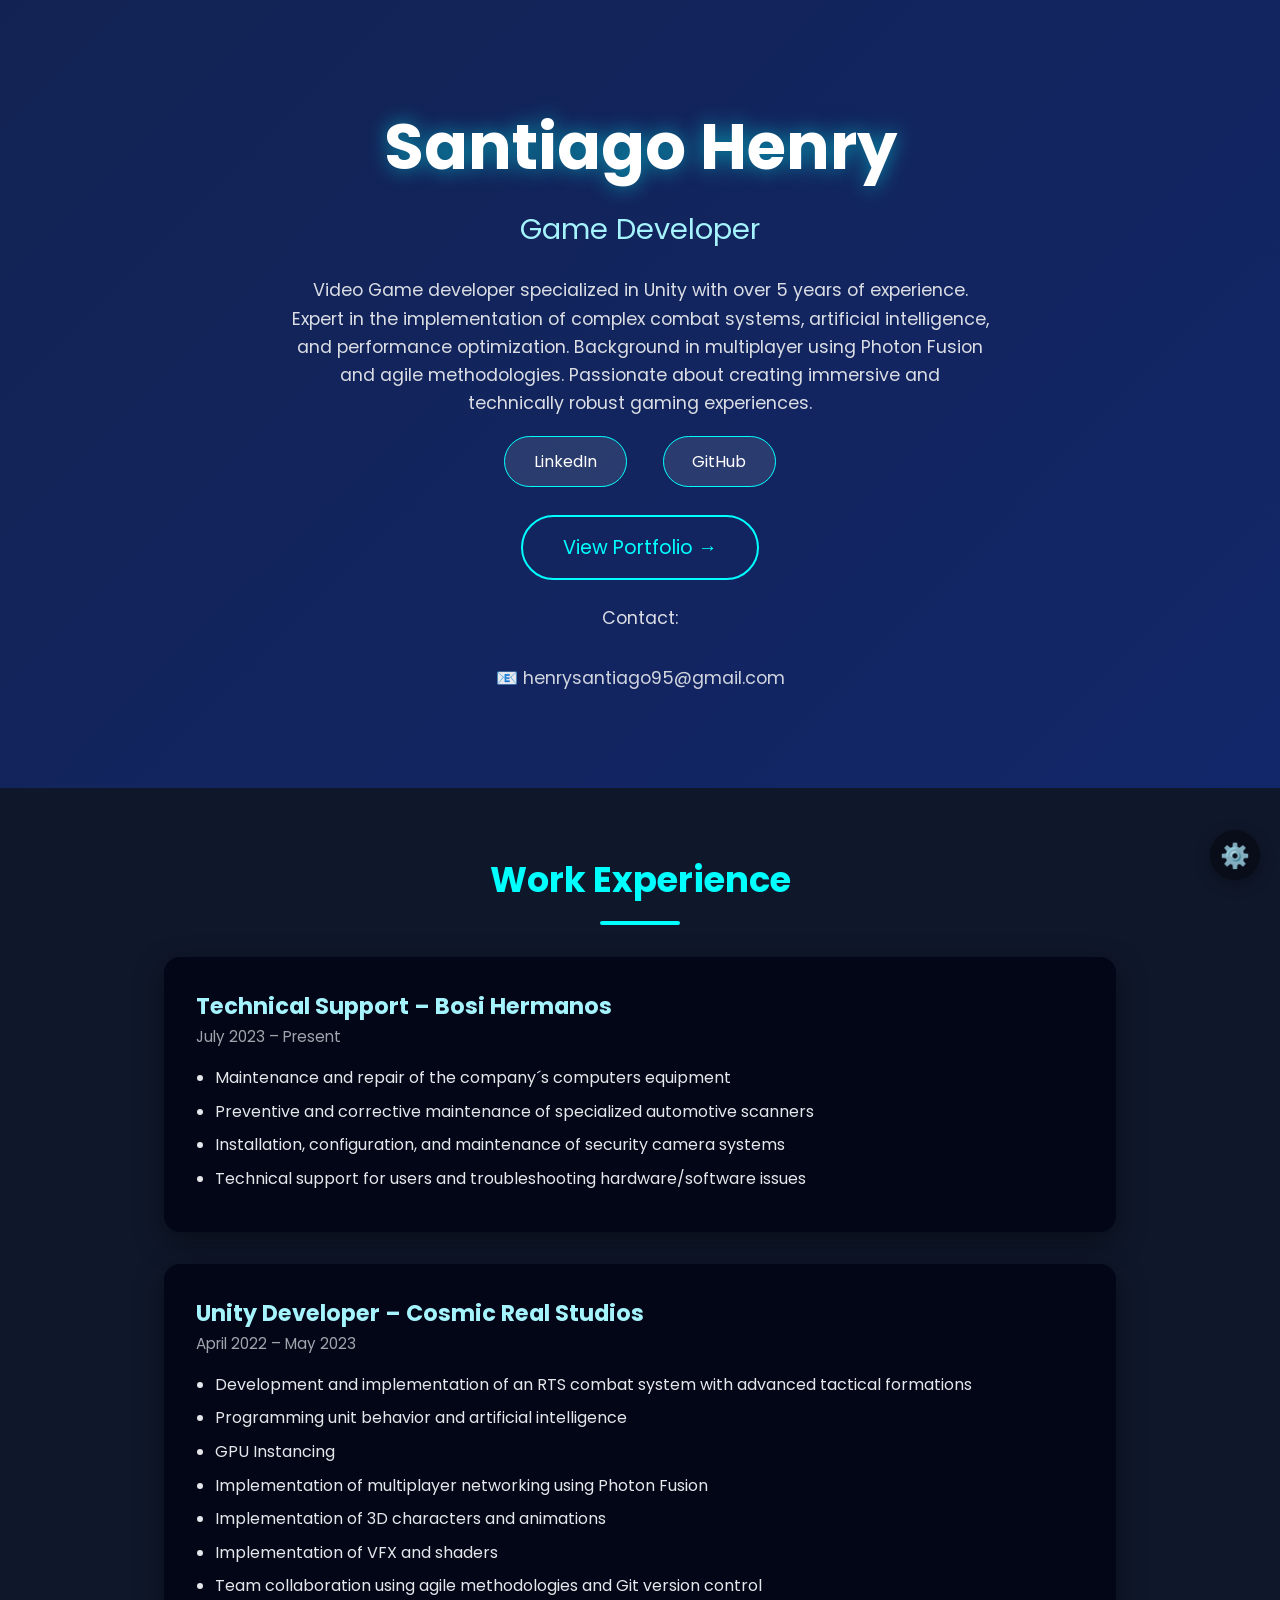
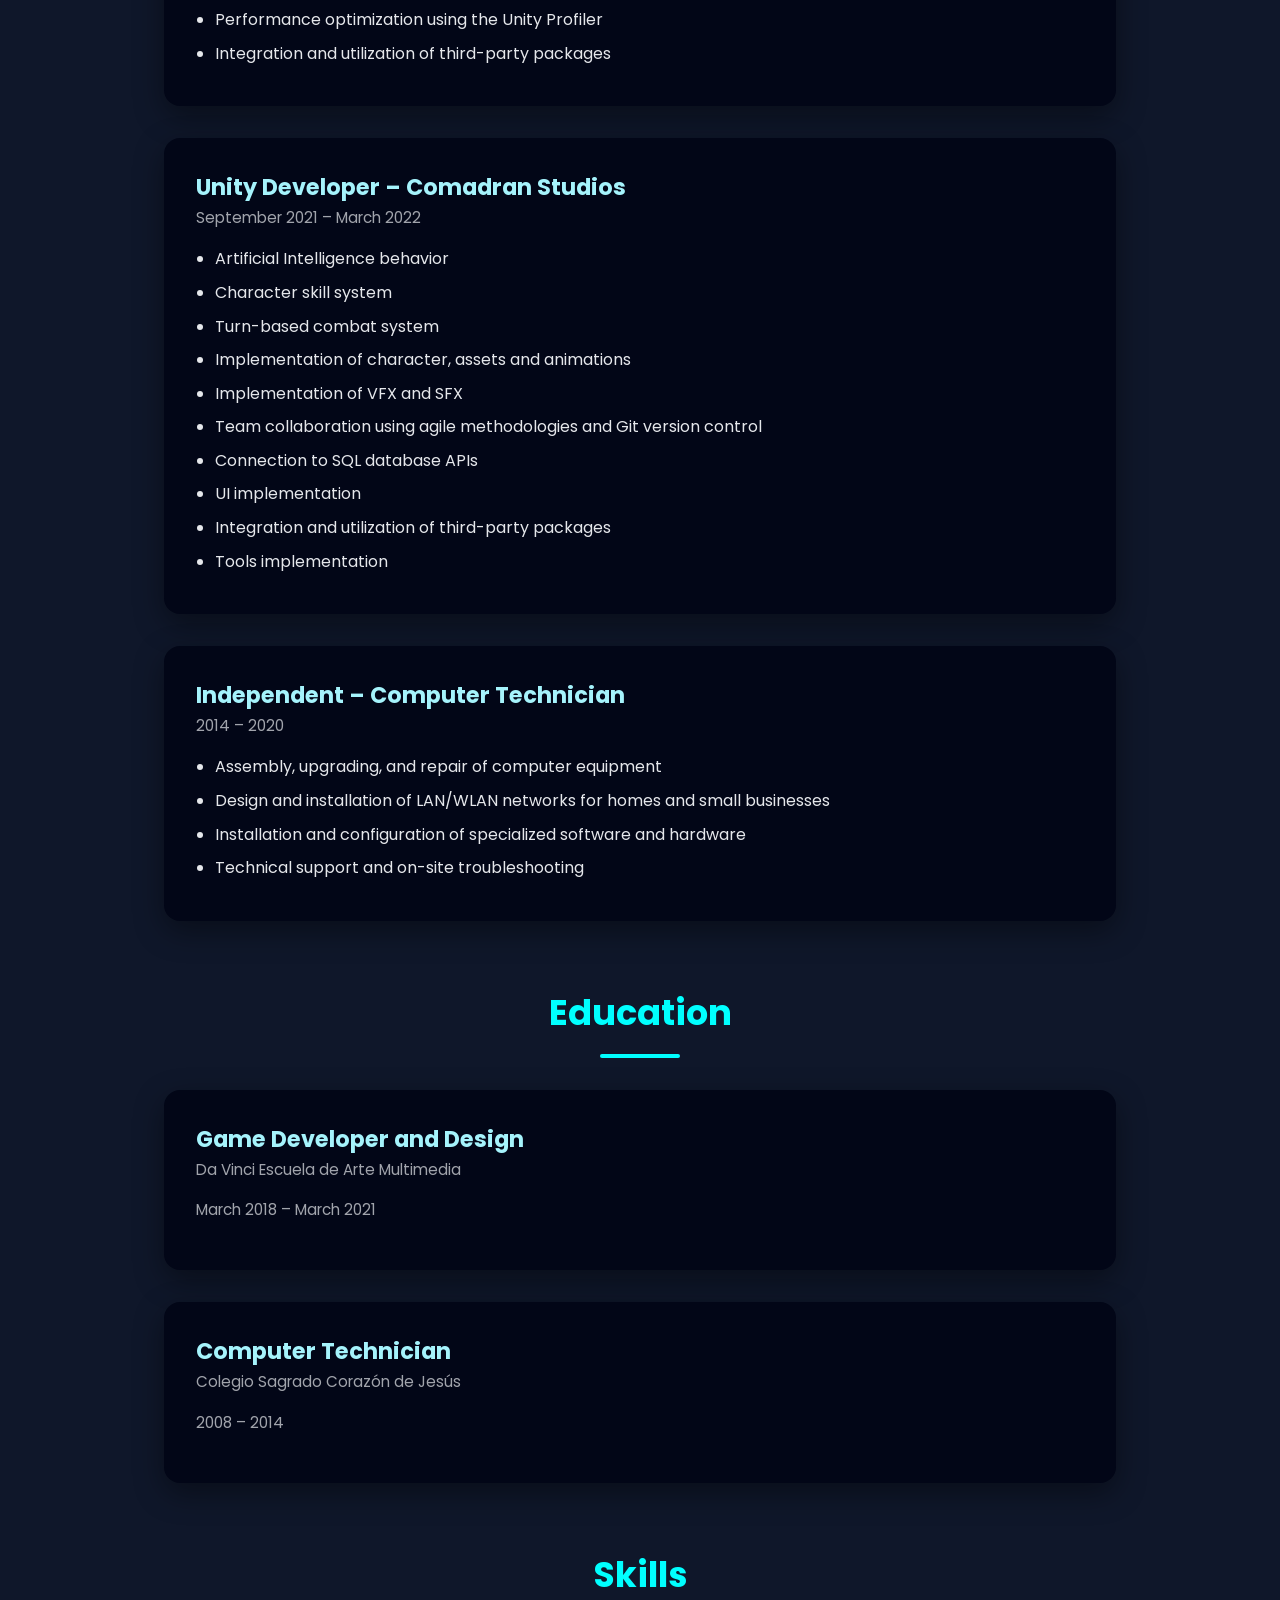
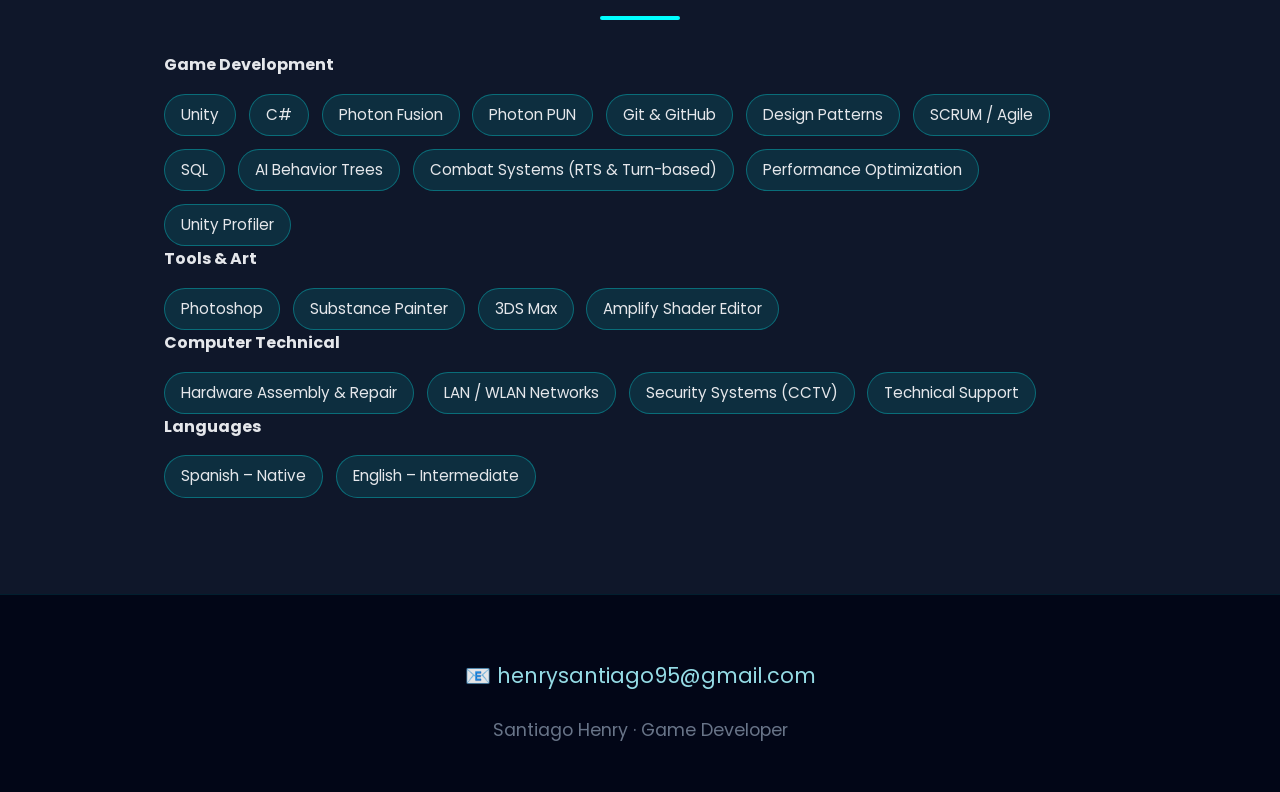
==== index.html @ 55c00418 "actu" ====
<!DOCTYPE html>
<html lang="en">
<head>
  <meta charset="UTF-8" />
  <meta name="viewport" content="width=device-width, initial-scale=1.0" />
  <title>Santiago Henry | Game Developer</title>

  <link id="theme-kawaii" rel="stylesheet" href="styles-kawaii.css" disabled>
  <link id="theme-formal" rel="stylesheet" href="styles-formal.css" disabled>
  <link id="theme-cyberpunk" rel="stylesheet" href="styles-Cyberpunk.css">
  <link href="https://fonts.googleapis.com/css2?family=Poppins:wght@300;400;600;700&display=swap" rel="stylesheet">
</head>
<body>

<header class="hero" id="hero">
  <div class="hero-content">
    <h1>Santiago Henry</h1>
    <h2>Game Developer</h2>
    <p>
      Video Game developer specialized in Unity with over 5 years of experience. 
      Expert in the implementation of complex combat systems, artificial intelligence, 
      and performance optimization. Background in multiplayer using Photon Fusion 
      and agile methodologies. Passionate about creating immersive and technically 
      robust gaming experiences.
    </p>
    <div class="links">
      <a href="https://www.linkedin.com/in/henry-santiago/" target="_blank">LinkedIn</a>
      <a href="https://github.com/santihenry" target="_blank">GitHub</a>
    </div>
   <button id="open-portfolio" class="btn-portfolio">View Portfolio →</button>
    <p>Contact:</p><p style="margin-top: 2rem; opacity: 0.9;">📧 henrysantiago95@gmail.com</p>
  </div>
</header>

<!-- MODAL PORTFOLIO -->
<div id="portfolio-modal" class="modal">
  <div class="modal-content">
    <span class="close">&times;</span>
    <h3>Projects</h3>
    
      <div class="portfolio-grid">
        <!-- Proyecto 1 -->
        <div class="portfolio-card">
          <div class="image-carousel">
            <div class="carousel-images">
              <img src="https://shared.akamai.steamstatic.com/store_item_assets/steam/apps/2633410/ss_cee9bb756dd8c30a272f0d42d7c7c8dd8e43e3b2.1920x1080.jpg?" alt="RTS Combat 1">
              <img src="https://shared.akamai.steamstatic.com/store_item_assets/steam/apps/2633410/ss_070d5473a3dd68d2464ff6a7b56dff5c02c5167b.1920x1080.jpg?" alt="RTS Combat 2">
              <img src="https://shared.akamai.steamstatic.com/store_item_assets/steam/apps/2633410/ss_2da837de0481f6d70a2e3a4c65e56583d6873bb3.1920x1080.jpg?" alt="RTS Combat 3">
              <img src="https://shared.akamai.steamstatic.com/store_item_assets/steam/apps/2633410/ss_cd743618bbe84e843861a3e7fa22bdaa0ce95ad3.1920x1080.jpg?" alt="RTS Combat 4">
            </div>
            <button class="carousel-prev">‹</button>
            <button class="carousel-next">›</button>
            <div class="carousel-dots"></div>
          </div>
          <div class="portfolio-info">
            <h4>Holy Wars</h4>
            <p>Advanced tactical formations, unit AI, GPU Instancing and multiplayer with Photon Fusion (Cosmic Real Studios).</p>
            <div class="tech-tags">
              <span>Unity</span><span>C#</span><span>Photon Fusion</span><span>AI Behavior Trees</span><span>GPU Instancing</span><span>StateMachine</span><span>Amplify shader</span>
            </div>
            <a href="https://store.steampowered.com/app/2633410/Holy_War/?l=spanish" class="btn-more" target="_blank">View Details →</a>
          </div>
        </div>  
        <!-- Proyecto 2 -->
        <div class="portfolio-card">
          <div class="image-carousel">
            <div class="carousel-images">
              <img src="https://mybots.game/wp-content/uploads/2024/04/MORE-HTAN-25-ROBOTS.png?" alt="RTS Combat 1">
              <img src="https://mybots.game/wp-content/uploads/2024/04/REAL-TIME-PVP-MULTIPLAYER-AWAITS.jpg?" alt="RTS Combat 2">
            </div>
            <button class="carousel-prev">‹</button>
            <button class="carousel-next">›</button>
            <div class="carousel-dots"></div>
          </div>
          <div class="portfolio-info">
            <h4>MyBots</h4>
            <p>Turn-based combat system, Character skill system, Artificial Intelligence behavior</p>
            <div class="tech-tags">
              <span>Unity</span><span>C#</span><span>AI Behavior Trees</span><span>Amplify shader</span>
            </div>
            <a href="https://mybots.game/" class="btn-more" target="_blank">View Details →</a>
          </div>
        </div>
        <!-- Proyecto 3 -->
        <div class="portfolio-card">
          <div class="image-carousel">
            <div class="carousel-images">
              <img src="images/nukrovo-4.jpg?" alt="RTS Combat 4">              
              <img src="images/nukrovo-2.jpg?" alt="RTS Combat 2">
              <img src="images/nukrovo-3.jpg?" alt="RTS Combat 3">
              <img src="images/nukrovo-1.jpg?" alt="RTS Combat 1">
            </div>
            <button class="carousel-prev">‹</button>
            <button class="carousel-next">›</button>
            <div class="carousel-dots"></div>
          </div>
          <div class="portfolio-info">
            <h4>Nukrovo</h4>
            <p>Development of a character skill system, advanced enemy AI behaviors, level design, game design, and a procedural map generator.
                3D modeling, texturing of assets, and animations.</p>
            <div class="tech-tags">
              <span>Unity</span><span>C#</span><span>AI Behavior Trees</span><span>Substance Painter</span><span>Blender</span><span>StateMachine</span><span>Amplify shader</span>
            </div>
            <a href="" class="btn-more" target="_blank">View Details →</a>
          </div>
        </div>
      </div>
    </div>
  </div>
</div>

<section class="section">
  <h3>Work Experience</h3>

  <div class="card">
    <h4>Technical Support – Bosi Hermanos</h4>
    <span>July 2023 – Present</span>
    <ul>
      <li>Maintenance and repair of the company´s computers equipment</li>
      <li>Preventive and corrective maintenance of specialized automotive scanners</li>
      <li>Installation, configuration, and maintenance of security camera systems</li>
      <li>Technical support for users and troubleshooting hardware/software issues</li>
    </ul>
  </div>

  <div class="card">
    <h4>Unity Developer – Cosmic Real Studios</h4>
    <span>April 2022 – May 2023</span>
    <ul>
      <li>Development and implementation of an RTS combat system with advanced tactical formations</li>
      <li>Programming unit behavior and artificial intelligence</li>
      <li>GPU Instancing</li>
      <li>Implementation of multiplayer networking using Photon Fusion</li>
      <li>Implementation of 3D characters and animations</li>
      <li>Implementation of VFX and shaders</li>
      <li>Team collaboration using agile methodologies and Git version control</li>
      <li>Performance optimization using the Unity Profiler</li>
      <li>Integration and utilization of third-party packages</li>
    </ul>
  </div>

  <div class="card">
    <h4>Unity Developer – Comadran Studios</h4>
    <span>September 2021 – March 2022</span>
    <ul>
      <li>Artificial Intelligence behavior</li>
      <li>Character skill system</li>
      <li>Turn-based combat system</li>
      <li>Implementation of character, assets and animations</li>
      <li>Implementation of VFX and SFX</li>
      <li>Team collaboration using agile methodologies and Git version control</li>
      <li>Connection to SQL database APIs</li>
      <li>UI implementation</li>
      <li>Integration and utilization of third-party packages</li>
      <li>Tools implementation</li>
    </ul>
  </div>

  <div class="card">
    <h4>Independent – Computer Technician</h4>
    <span>2014 – 2020</span>
    <ul>
      <li>Assembly, upgrading, and repair of computer equipment</li>
      <li>Design and installation of LAN/WLAN networks for homes and small businesses</li>
      <li>Installation and configuration of specialized software and hardware</li>
      <li>Technical support and on-site troubleshooting</li>
    </ul>
  </div>
</section>

<section class="section">
  <h3>Education</h3>
  <div class="card">
    <h4>Game Developer and Design</h4>
    <span>Da Vinci Escuela de Arte Multimedia</span>
    <span>March 2018 – March 2021</span>
  </div>
  <div class="card">
    <h4>Computer Technician</h4>
    <span>Colegio Sagrado Corazón de Jesús</span>
    <span>2008 – 2014</span>
  </div>
</section>

<section class="section">
  <h3>Skills</h3>

  <h4>Game Development</h4>
  <div class="skills">
    <span>Unity</span>
    <span>C#</span>
    <span>Photon Fusion</span>
    <span>Photon PUN</span>
    <span>Git & GitHub</span>
    <span>Design Patterns</span>
    <span>SCRUM / Agile</span>
    <span>SQL</span>
    <span>AI Behavior Trees</span>
    <span>Combat Systems (RTS & Turn-based)</span>
    <span>Performance Optimization</span>
    <span>Unity Profiler</span>
  </div>

  <h4>Tools & Art</h4>
  <div class="skills">
    <span>Photoshop</span>
    <span>Substance Painter</span>
    <span>3DS Max</span>
    <span>Amplify Shader Editor</span>
  </div>

  <h4>Computer Technical</h4>
  <div class="skills">
    <span>Hardware Assembly & Repair</span>
    <span>LAN / WLAN Networks</span>
    <span>Security Systems (CCTV)</span>
    <span>Technical Support</span>
  </div>

  <h4>Languages</h4>
  <div class="skills">
    <span>Spanish – Native</span>
    <span>English – Intermediate</span>
  </div>
</section>

<footer class="footer">
  <div class="footer-content">
    <p class="email">henrysantiago95@gmail.com</p>
    <p class="signature">Santiago Henry · Game Developer</p>
  </div>
</footer>

<div id="theme-switcher" class="theme-switcher">
  <button id="theme-button" class="theme-button" title="Cambiar tema">⚙️</button>
  <div id="theme-menu" class="theme-menu">
    <button data-theme="kawaii">🌸</button>
    <button data-theme="formal">💼</button>
    <button data-theme="cyberpunk">⚡</button>
  </div>
</div>

<script src="script.js"></script>
</body>
</html>
---- styles-kawaii.css ----
* {
  margin: 0;
  padding: 0;
  box-sizing: border-box;
  font-family: 'Poppins', sans-serif;
}

body {
  background: #f5f0fa; /* Fondo lila muy suave, cálido y cozy */
  color: #4a4a68;
  line-height: 1.7;
  min-height: 100vh;
}

.hero {
  text-align: center;
  padding: 8rem 1rem 6rem;
  background: linear-gradient(135deg, #fceffc 0%, #f5f0fa 50%, #f0f3ff 100%);
  border-bottom: 1px solid #e6d6fc;
}

.hero-content {
  max-width: 900px;
  margin: 0 auto;
}

.hero h1 {
  font-size: 3.6rem;
  font-weight: 700;
  color: #a855a8;
  margin-bottom: 0.5rem;
  text-shadow: 0 2px 10px rgba(207, 147, 223, 0.15);
}

.hero h2 {
  font-size: 1.9rem;
  font-weight: 500;
  color: #c78ad0;
  margin-bottom: 1.5rem;
}

.hero p {
  max-width: 720px;
  margin: 0 auto 2rem;
  font-size: 1.12rem;
  color: #6b7280;
}

.links {
  margin: 2.5rem 0;
}

.links a {
  margin: 0 1rem;
  text-decoration: none;
  color: #c78ad0;
  font-weight: 600;
  padding: 0.6rem 1.2rem;
  border: 2px solid #e59be9;
  border-radius: 50px;
  transition: all 0.4s ease;
  background: rgba(229, 155, 233, 0.1);
}

.links a:hover {
  background: #e59be9;
  color: white;
  transform: translateY(-3px);
  box-shadow: 0 8px 25px rgba(229, 155, 233, 0.3);
}

.btn-portfolio {
  margin-top: 2.5rem;
  padding: 1rem 2.5rem;
  font-size: 1.1rem;
  background: linear-gradient(135deg, #e59be9, #c78ad0);
  color: white;
  border: none;
  border-radius: 50px;
  cursor: pointer;
  transition: all 0.4s ease;
  box-shadow: 0 6px 20px rgba(229, 155, 233, 0.25);
}

.btn-portfolio:hover {
  transform: translateY(-4px);
  box-shadow: 0 12px 35px rgba(229, 155, 233, 0.35);
}

/* Modal */
.modal {
  display: none;
  position: fixed;
  z-index: 1000;
  left: 0; top: 0;
  width: 100%; height: 100%;
  background-color: rgba(0,0,0,0.4);
  align-items: center;
  justify-content: center;
  padding: 1rem;
}

.modal-content {
  background: #ffffff;
  padding: 3rem 2rem 2.5rem;
  border-radius: 20px;
  width: 95%;
  max-width: 1300px;
  max-height: 90vh;
  overflow-y: auto;
  box-shadow: 0 20px 60px rgba(229, 155, 233, 0.18);
  border: 1px solid #e6d6fc;
}

.close {
  position: absolute;
  top: 15px;
  right: 30px;
  color: #c78ad0;
  font-size: 40px;
  cursor: pointer;
  transition: all 0.3s;
}

.close:hover {
  color: #a855a8;
  transform: scale(1.1);
}

.modal-content h3 {
  font-size: 2.3rem;
  text-align: center;
  color: #a855a8;
  margin-bottom: 2.5rem;
  position: relative;
}

.modal-content h3::after {
  content: '';
  width: 90px;
  height: 5px;
  background: linear-gradient(90deg, #e59be9, #c78ad0);
  display: block;
  margin: 1rem auto 0;
  border-radius: 3px;
}

.portfolio-grid {
  display: grid;
  grid-template-columns: repeat(auto-fit, minmax(320px, 1fr));
  gap: 2rem;
}

.portfolio-card {
  background: #ffffff;
  border: 1px solid #e6d6fc;
  border-radius: 20px;
  overflow: hidden;
  transition: all 0.4s ease;
  display: flex;
  flex-direction: column;
}

.portfolio-card:hover {
  transform: translateY(-12px);
  box-shadow: 0 20px 50px rgba(229, 155, 233, 0.2);
  border-color: #e59be9;
}

.image-carousel {
  position: relative;
  overflow: hidden;
  height: 240px;
  border-radius: 20px 20px 0 0;
}

.carousel-images {
  display: flex;
  width: 100%;
  height: 100%;
  transition: transform 0.5s ease;
}

.carousel-images img {
  width: 100%;
  height: 100%;
  object-fit: cover;
  flex-shrink: 0;
}

.carousel-prev,
.carousel-next {
  position: absolute;
  top: 50%;
  transform: translateY(-50%);
  background: rgba(165, 85, 168, 0.7);
  color: white;
  border: none;
  width: 40px;
  height: 40px;
  border-radius: 50%;
  font-size: 24px;
  cursor: pointer;
  opacity: 0;
  transition: all 0.3s ease;
  z-index: 10;
}

.carousel-prev { left: 15px; }
.carousel-next { right: 15px; }

.image-carousel:hover .carousel-prev,
.image-carousel:hover .carousel-next {
  opacity: 1;
}

.carousel-prev:hover,
.carousel-next:hover {
  background: #a855a8;
  transform: translateY(-50%) scale(1.1);
}

.carousel-dots {
  position: absolute;
  bottom: 12px;
  left: 50%;
  transform: translateX(-50%);
  display: flex;
  gap: 8px;
}

.carousel-dots span {
  width: 10px;
  height: 10px;
  background: rgba(255, 255, 255, 0.6);
  border-radius: 50%;
  transition: all 0.3s ease;
}

.carousel-dots span.active {
  background: #e59be9;
  width: 12px;
  height: 12px;
  box-shadow: 0 0 10px rgba(229, 155, 233, 0.7);
}

.portfolio-info {
  padding: 1.8rem;
  flex-grow: 1;
}

.portfolio-info h4 {
  font-size: 1.45rem;
  color: #a855a8;
  margin-bottom: 0.8rem;
}

.portfolio-info p {
  color: #6b7280;
  margin-bottom: 1.2rem;
}

.tech-tags {
  display: flex;
  flex-wrap: wrap;
  gap: 0.6rem;
  margin-bottom: 1.2rem;
}

.tech-tags span {
  background: linear-gradient(135deg, #fce7f3, #f3e8ff);
  color: #a855a8;
  padding: 0.5rem 1.1rem;
  border-radius: 30px;
  font-size: 0.9rem;
  font-weight: 500;
  border: 1px solid #e6d6fc;
}

.btn-more {
  color: #c78ad0;
  text-decoration: none;
  font-weight: 600;
}

.btn-more:hover {
  color: #a855a8;
  text-decoration: underline;
}

/* Secciones generales */
.section {
  max-width: 1000px;
  margin: 5rem auto;
  padding: 0 1.5rem;
}

.section h3 {
  font-size: 2.1rem;
  margin-bottom: 2.5rem;
  color: #a855a8;
  text-align: center;
  position: relative;
}

.section h3::after {
  content: '';
  width: 90px;
  height: 5px;
  background: linear-gradient(90deg, #e59be9, #c78ad0);
  display: block;
  margin: 1rem auto 0;
  border-radius: 3px;
}

.card {
  background: #ffffff;
  padding: 2.3rem;
  border: 1px solid #e6d6fc;
  border-radius: 20px;
  margin-bottom: 2rem;
  transition: all 0.4s ease;
}

.card:hover {
  border-color: #e59be9;
  box-shadow: 0 15px 40px rgba(229, 155, 233, 0.15);
}

.card h4 {
  font-size: 1.35rem;
  color: #a855a8;
  margin-bottom: 0.6rem;
}

.card span {
  font-size: 0.95rem;
  color: #9ca3af;
  display: block;
  margin-bottom: 1.2rem;
}

.card ul {
  padding-left: 1.4rem;
  color: #6b7280;
}

.card li {
  margin-bottom: 0.7rem;
}

.skills {
  display: flex;
  flex-wrap: wrap;
  gap: 0.8rem;
  margin-top: 1.2rem;
}

.skills span {
  background: linear-gradient(135deg, #fce7f3, #f3e8ff);
  color: #a855a8;
  padding: 0.6rem 1.3rem;
  border-radius: 30px;
  font-size: 0.95rem;
  font-weight: 500;
  transition: all 0.3s ease;
  border: 1px solid #e6d6fc;
}

.skills span:hover {
  background: #e59be9;
  color: white;
  transform: scale(1.05);
}

.footer {
  text-align: center;
  padding: 4rem 1rem 3rem;
  background: linear-gradient(135deg, #fceffc, #f5f0fa);
  border-top: 1px solid #e6d6fc;
  color: #6b7280;
}

.email {
  font-size: 1.3rem;
  margin-bottom: 1rem;
  color: #a855a8;
}

.email::before {
  content: "📧 ";
}

.signature {
  font-size: 1.05rem;
  color: #9ca3af;
}

.theme-switcher {
  position: fixed;
  bottom: 20px;
  right: 20px;
  z-index: 9999;
}

.theme-button {
  background: rgba(0, 0, 0, 0.4);
  color: white;
  border: none;
  width: 50px;
  height: 50px;
  border-radius: 50%;
  font-size: 24px;
  cursor: pointer;
  box-shadow: 0 4px 15px rgba(0, 0, 0, 0.3);
  backdrop-filter: blur(5px);
  transition: all 0.3s ease;
}

.theme-button:hover {
  transform: scale(1.1) rotate(30deg);
  background: rgba(0, 0, 0, 0.6);
}

.theme-menu {
  position: absolute;
  bottom: 60px;
  right: 0;
  background: rgba(0, 0, 0, 0.8);
  backdrop-filter: blur(10px);
  border-radius: 12px;
  padding: 10px;
  display: none;
  flex-direction: column;
  gap: 8px;
  min-width: 180px;
  box-shadow: 0 8px 30px rgba(0, 0, 0, 0.4);
}

.theme-menu button {
  background: transparent;
  color: white;
  border: none;
  padding: 10px 14px;
  text-align: left;
  border-radius: 8px;
  cursor: pointer;
  font-size: 14px;
  transition: all 0.3s ease;
}

.theme-menu button:hover {
  background: rgba(255, 255, 255, 0.2);
}

.theme-menu button.active {
  background: rgba(255, 255, 255, 0.3);
  font-weight: bold;
}

/* Mostrar menú al abrir */
.theme-switcher.open .theme-menu {
  display: flex;
}

/* Responsive */
@media (max-width: 768px) {
  .hero h1 { font-size: 3rem; }
  .hero h2 { font-size: 1.6rem; }
  .hero p { font-size: 1rem; }
  .links a { display: block; margin: 1rem auto; max-width: 280px; }
  .portfolio-grid { grid-template-columns: 1fr; }
  .image-carousel { height: 200px; }
}
---- styles-formal.css ----
* {
  margin: 0;
  padding: 0;
  box-sizing: border-box;
  font-family: 'Poppins', sans-serif;
}

body {
  background: #ffffff;
  color: #1f2937;
  line-height: 1.7;
  min-height: 100vh;
}

.hero {
  text-align: center;
  padding: 9rem 1rem 7rem;
  background: #ffffff;
  border-bottom: 1px solid #e5e7eb;
}

.hero-content {
  max-width: 900px;
  margin: 0 auto;
}

.hero h1 {
  font-size: 3.8rem;
  font-weight: 700;
  color: #111827;
  margin-bottom: 0.8rem;
  letter-spacing: -0.5px;
}

.hero h2 {
  font-size: 1.9rem;
  font-weight: 500;
  color: #2563eb;
  margin-bottom: 1.5rem;
}

.hero p {
  max-width: 740px;
  margin: 0 auto 2.5rem;
  font-size: 1.15rem;
  color: #4b5563;
}

.links {
  margin: 2.5rem 0;
}

.links a {
  margin: 0 1rem;
  text-decoration: none;
  color: #2563eb;
  font-weight: 600;
  padding: 0.7rem 1.8rem;
  border: 2px solid #2563eb;
  border-radius: 8px;
  transition: all 0.3s ease;
}

.links a:hover {
  background: #2563eb;
  color: white;
}

.btn-portfolio {
  margin-top: 2.5rem;
  padding: 1rem 2.8rem;
  font-size: 1.1rem;
  background: #2563eb;
  color: white;
  border: none;
  border-radius: 8px;
  cursor: pointer;
  font-weight: 600;
  transition: all 0.3s ease;
}

.btn-portfolio:hover {
  background: #1d4ed8;
  transform: translateY(-2px);
  box-shadow: 0 8px 25px rgba(37, 99, 235, 0.15);
}

/* Modal */
.modal {
  display: none;
  position: fixed;
  z-index: 1000;
  left: 0; top: 0;
  width: 100%; height: 100%;
  background-color: rgba(0,0,0,0.5);
  align-items: center;
  justify-content: center;
  padding: 1rem;
}

.modal-content {
  background: white;
  padding: 3.5rem 2.5rem 2.5rem;
  border-radius: 12px;
  width: 95%;
  max-width: 1300px;
  max-height: 90vh;
  overflow-y: auto;
  box-shadow: 0 25px 50px rgba(0,0,0,0.08);
}

.close {
  position: absolute;
  top: 20px;
  right: 35px;
  color: #6b7280;
  font-size: 42px;
  cursor: pointer;
  transition: color 0.3s;
}

.close:hover {
  color: #2563eb;
}

.modal-content h3 {
  font-size: 2.4rem;
  text-align: center;
  color: #111827;
  margin-bottom: 3rem;
  font-weight: 600;
}

.modal-content h3::after {
  content: '';
  width: 80px;
  height: 4px;
  background: #2563eb;
  display: block;
  margin: 1.2rem auto 0;
  border-radius: 2px;
}

.portfolio-grid {
  display: grid;
  grid-template-columns: repeat(auto-fit, minmax(340px, 1fr));
  gap: 2.5rem;
}

.portfolio-card {
  background: white;
  border: 1px solid #e5e7eb;
  border-radius: 12px;
  overflow: hidden;
  transition: all 0.4s ease;
  display: flex;
  flex-direction: column;
  box-shadow: 0 1px 3px rgba(0,0,0,0.05);
}

.portfolio-card:hover {
  transform: translateY(-8px);
  box-shadow: 0 20px 40px rgba(0,0,0,0.08);
  border-color: #2563eb;
}

/* Carrusel */
.image-carousel {
  position: relative;
  overflow: hidden;
  height: 240px;
}

.carousel-images {
  display: flex;
  width: 100%;
  height: 100%;
  transition: transform 0.5s ease;
}

.carousel-images img {
  width: 100%;
  height: 100%;
  object-fit: cover;
  flex-shrink: 0;
}

.carousel-prev,
.carousel-next {
  position: absolute;
  top: 50%;
  transform: translateY(-50%);
  background: rgba(255, 255, 255, 0.9);
  color: #1f2937;
  border: none;
  width: 40px;
  height: 40px;
  border-radius: 50%;
  font-size: 20px;
  cursor: pointer;
  opacity: 0;
  transition: all 0.3s ease;
  box-shadow: 0 2px 8px rgba(0,0,0,0.1);
  z-index: 10;
}

.carousel-prev { left: 16px; }
.carousel-next { right: 16px; }

.image-carousel:hover .carousel-prev,
.image-carousel:hover .carousel-next {
  opacity: 1;
}

.carousel-prev:hover,
.carousel-next:hover {
  background: #2563eb;
  color: white;
}

.carousel-dots {
  position: absolute;
  bottom: 14px;
  left: 50%;
  transform: translateX(-50%);
  display: flex;
  gap: 8px;
}

.carousel-dots span {
  width: 9px;
  height: 9px;
  background: rgba(255, 255, 255, 0.7);
  border-radius: 50%;
  transition: all 0.3s ease;
}

.carousel-dots span.active {
  background: #2563eb;
  width: 11px;
  height: 11px;
}

.portfolio-info {
  padding: 2rem;
  flex-grow: 1;
  display: flex;
  flex-direction: column;
}

.portfolio-info h4 {
  font-size: 1.5rem;
  color: #111827;
  margin-bottom: 0.8rem;
  font-weight: 600;
}

.portfolio-info p {
  color: #4b5563;
  margin-bottom: 1.2rem;
  flex-grow: 1;
}

.tech-tags {
  display: flex;
  flex-wrap: wrap;
  gap: 0.7rem;
  margin-bottom: 1.4rem;
}

.tech-tags span {
  background: #f3f4f6;
  color: #374151;
  padding: 0.5rem 1rem;
  border-radius: 6px;
  font-size: 0.9rem;
  font-weight: 500;
  border: 1px solid #e5e7eb;
}

.btn-more {
  color: #2563eb;
  text-decoration: none;
  font-weight: 600;
  margin-top: auto;
}

.btn-more:hover {
  text-decoration: underline;
}

/* Secciones */
.section {
  max-width: 1000px;
  margin: 6rem auto;
  padding: 0 1.5rem;
}

.section h3 {
  font-size: 2.2rem;
  margin-bottom: 3rem;
  color: #111827;
  text-align: center;
  font-weight: 600;
  position: relative;
}

.section h3::after {
  content: '';
  width: 70px;
  height: 4px;
  background: #2563eb;
  display: block;
  margin: 1rem auto 0;
  border-radius: 2px;
}

.card {
  background: white;
  padding: 2.5rem;
  border: 1px solid #e5e7eb;
  border-radius: 12px;
  margin-bottom: 2.5rem;
  transition: all 0.4s ease;
  box-shadow: 0 1px 3px rgba(0,0,0,0.05);
}

.card:hover {
  box-shadow: 0 15px 35px rgba(0,0,0,0.06);
  border-color: #2563eb;
}

.card h4 {
  font-size: 1.4rem;
  color: #111827;
  margin-bottom: 0.6rem;
  font-weight: 600;
}

.card span {
  font-size: 1rem;
  color: #6b7280;
  display: block;
  margin-bottom: 1.2rem;
  font-weight: 500;
}

.card ul {
  padding-left: 1.4rem;
  color: #4b5563;
}

.card li {
  margin-bottom: 0.8rem;
}

.skills {
  display: flex;
  flex-wrap: wrap;
  gap: 0.9rem;
  margin-top: 1.2rem;
}

.skills span {
  background: #f3f4f6;
  color: #374151;
  padding: 0.7rem 1.3rem;
  border-radius: 8px;
  font-size: 0.95rem;
  font-weight: 500;
  border: 1px solid #e5e7eb;
  transition: all 0.3s ease;
}

.skills span:hover {
  background: #2563eb;
  color: white;
  border-color: #2563eb;
}

.footer {
  text-align: center;
  padding: 5rem 1rem 4rem;
  background: #f9fafb;
  border-top: 1px solid #e5e7eb;
  color: #4b5563;
}

.email {
  font-size: 1.3rem;
  margin-bottom: 1rem;
  color: #111827;
  font-weight: 500;
}

.email::before {
  content: "📧 ";
}

.signature {
  font-size: 1.1rem;
  color: #6b7280;
}

.theme-switcher {
  position: fixed;
  bottom: 20px;
  right: 20px;
  z-index: 9999;
}

.theme-button {
  background: rgba(0, 0, 0, 0.4);
  color: white;
  border: none;
  width: 50px;
  height: 50px;
  border-radius: 50%;
  font-size: 24px;
  cursor: pointer;
  box-shadow: 0 4px 15px rgba(0, 0, 0, 0.3);
  backdrop-filter: blur(5px);
  transition: all 0.3s ease;
}

.theme-button:hover {
  transform: scale(1.1) rotate(30deg);
  background: rgba(0, 0, 0, 0.6);
}

.theme-menu {
  position: absolute;
  bottom: 60px;
  right: 0;
  background: rgba(0, 0, 0, 0.8);
  backdrop-filter: blur(10px);
  border-radius: 12px;
  padding: 10px;
  display: none;
  flex-direction: column;
  gap: 8px;
  min-width: 180px;
  box-shadow: 0 8px 30px rgba(0, 0, 0, 0.4);
}

.theme-menu button {
  background: transparent;
  color: white;
  border: none;
  padding: 10px 14px;
  text-align: left;
  border-radius: 8px;
  cursor: pointer;
  font-size: 14px;
  transition: all 0.3s ease;
}

.theme-menu button:hover {
  background: rgba(255, 255, 255, 0.2);
}

.theme-menu button.active {
  background: rgba(255, 255, 255, 0.3);
  font-weight: bold;
}

/* Mostrar menú al abrir */
.theme-switcher.open .theme-menu {
  display: flex;
}

/* Responsive */
@media (max-width: 768px) {
  .hero h1 { font-size: 3rem; }
  .hero h2 { font-size: 1.6rem; }
  .links a { display: block; margin: 1rem auto; max-width: 300px; }
  .portfolio-grid { grid-template-columns: 1fr; }
  .image-carousel { height: 220px; }
}
---- styles-Cyberpunk.css ----
* {
  margin: 0;
  padding: 0;
  box-sizing: border-box;
  font-family: 'Poppins', sans-serif;
}

body {
  background: #0f172a;
  color: #e5e7eb;
  line-height: 1.6;
  min-height: 100vh;
}

.hero {
  position: relative;
  text-align: center;
  padding: 6rem 1rem;
  background: linear-gradient(135deg, #1e3a8a, #1e40af);
  overflow: hidden;
}

.hero::before {
  content: '';
  position: absolute;
  top: 0; left: 0; right: 0; bottom: 0;
  background: rgba(0, 0, 0, 0.4);
  z-index: 1;
}

.hero-content {
  position: relative;
  z-index: 2;
  max-width: 900px;
  margin: 0 auto;
}

.hero h1 {
  font-size: 4rem;
  font-weight: 700;
  color: #fff;
  text-shadow: 0 0 20px rgba(0, 255, 255, 0.5);
}

.hero h2 {
  font-weight: 400;
  font-size: 1.8rem;
  margin-top: 0.5rem;
  color: #a5f3fc;
}

.hero p {
  margin: 1.5rem auto 0;
  max-width: 700px;
  opacity: 0.95;
  font-size: 1.1rem;
}

.links {
  margin-top: 2rem;
}

.links a {
  margin: 0 1rem;
  text-decoration: none;
  color: #fff;
  background: rgba(255, 255, 255, 0.1);
  padding: 0.8rem 1.8rem;
  border-radius: 50px;
  border: 1px solid #00ffff;
  transition: all 0.4s ease;
}

.links a:hover {
  background: #00ffff;
  color: #0f172a;
  box-shadow: 0 0 20px rgba(0, 255, 255, 0.6);
  transform: translateY(-3px);
}

.btn-portfolio {
  margin-top: 2.5rem;
  padding: 1rem 2.5rem;
  font-size: 1.2rem;
  background: transparent;
  color: #00ffff;
  border: 2px solid #00ffff;
  border-radius: 50px;
  cursor: pointer;
  transition: all 0.4s ease;
}

.btn-portfolio:hover {
  background: #00ffff;
  color: #0f172a;
  box-shadow: 0 0 30px rgba(0, 255, 255, 0.7);
}

/* Modal */
.modal {
  display: none;
  position: fixed;
  z-index: 1000;
  left: 0; top: 0;
  width: 100%; height: 100%;
  overflow: auto;
  background-color: rgba(0,0,0,0.95);
  align-items: center;
  justify-content: center;
  padding: 1rem;
}

.modal-content {
  background: #0f172a;
  padding: 2.5rem;
  border-radius: 20px;
  width: 95%;
  max-width: 1300px;
  max-height: 90vh;
  overflow-y: auto;
  position: relative;
  box-shadow: 0 0 60px rgba(0, 255, 255, 0.4);
}

.close {
  position: absolute;
  top: 15px;
  right: 30px;
  color: #aaa;
  font-size: 45px;
  font-weight: bold;
  cursor: pointer;
  transition: 0.3s;
}

.close:hover {
  color: #00ffff;
}

.modal-content h3 {
  font-size: 2.5rem;
  text-align: center;
  color: #00ffff;
  margin-bottom: 2.5rem;
  position: relative;
}

.modal-content h3::after {
  content: '';
  width: 100px;
  height: 4px;
  background: #00ffff;
  display: block;
  margin: 1rem auto 0;
  border-radius: 2px;
}

.portfolio-grid {
  display: grid;
  grid-template-columns: repeat(auto-fit, minmax(320px, 1fr));
  gap: 2rem;
}

.portfolio-card {
  background: #020617;
  border-radius: 16px;
  overflow: hidden;
  box-shadow: 0 10px 30px rgba(0,0,0,0.5);
  transition: all 0.6s ease;
  opacity: 0;
  transform: translateY(30px);
  display: flex;
  flex-direction: column;
}

.portfolio-card.visible {
  opacity: 1;
  transform: translateY(0);
}

.portfolio-card:hover {
  transform: translateY(-15px) scale(1.02);
  box-shadow: 0 30px 60px rgba(0, 255, 255, 0.4);
}

.image-carousel {
  position: relative;
  overflow: hidden;
  height: 240px;
  border-radius: 16px 16px 0 0;
}

.carousel-images {
  display: flex;
  width: 100%;
  height: 100%;
  transition: transform 0.6s ease;
}

.carousel-images img {
  width: 100%;
  height: 100%;
  object-fit: cover;
  flex-shrink: 0;
  transition: transform 0.6s ease;
}

.portfolio-card:hover .carousel-images img {
  transform: scale(1.15);
}

.carousel-prev,
.carousel-next {
  position: absolute;
  top: 50%;
  transform: translateY(-50%);
  background: rgba(0, 0, 0, 0.6);
  color: #00ffff;
  border: 1px solid #00ffff;
  width: 40px;
  height: 40px;
  border-radius: 50%;
  font-size: 24px;
  cursor: pointer;
  opacity: 0;
  transition: all 0.4s ease;
  z-index: 10;
}

.carousel-prev { left: 15px; }
.carousel-next { right: 15px; }

.image-carousel:hover .carousel-prev,
.image-carousel:hover .carousel-next {
  opacity: 1;
}

.carousel-prev:hover,
.carousel-next:hover {
  background: #00ffff;
  color: #0f172a;
  box-shadow: 0 0 20px rgba(0, 255, 255, 0.8);
}

.carousel-dots {
  position: absolute;
  bottom: 15px;
  left: 50%;
  transform: translateX(-50%);
  display: flex;
  gap: 10px;
}

.carousel-dots span {
  width: 12px;
  height: 12px;
  background: rgba(255, 255, 255, 0.4);
  border-radius: 50%;
  transition: all 0.4s ease;
}

.carousel-dots span.active {
  background: #00ffff;
  box-shadow: 0 0 15px rgba(0, 255, 255, 0.8);
  transform: scale(1.2);
}

.portfolio-info {
  padding: 1.8rem;
  flex-grow: 1;
}

.portfolio-info h4 {
  font-size: 1.5rem;
  color: #a5f3fc;
  margin-bottom: 0.8rem;
}

.portfolio-info p {
  opacity: 0.9;
  margin-bottom: 1rem;
  font-size: 1rem;
  line-height: 1.6;
}

.tech-tags {
  display: flex;
  flex-wrap: wrap;
  gap: 0.6rem;
  margin-bottom: 1.2rem;
}

.tech-tags span {
  background: rgba(0, 255, 255, 0.15);
  padding: 0.5rem 1rem;
  border-radius: 30px;
  font-size: 0.9rem;
  border: 1px solid rgba(0, 255, 255, 0.4);
}

.btn-more {
  color: #00ffff;
  text-decoration: none;
  font-weight: 600;
  font-size: 1rem;
}

.btn-more:hover {
  color: white;
  text-shadow: 0 0 12px #00ffff;
}

/* Secciones generales */
.section {
  max-width: 1000px;
  margin: 4rem auto;
  padding: 0 1.5rem;
}

.section h3 {
  font-size: 2.2rem;
  margin-bottom: 2rem;
  color: #00ffff;
  text-align: center;
  position: relative;
}

.section h3::after {
  content: '';
  width: 80px;
  height: 4px;
  background: #00ffff;
  display: block;
  margin: 0.8rem auto 0;
  border-radius: 2px;
}

.card {
  background: #020617;
  padding: 2rem;
  border-radius: 16px;
  margin-bottom: 2rem;
  box-shadow: 0 10px 30px rgba(0,0,0,0.4);
  opacity: 0;
  transform: translateY(30px);
  transition: all 0.6s ease;
}

.card.visible {
  opacity: 1;
  transform: translateY(0);
}

.card:hover {
  transform: translateY(-10px);
  box-shadow: 0 20px 40px rgba(0, 255, 255, 0.25);
}

.card h4 {
  font-size: 1.4rem;
  color: #a5f3fc;
}

.card span {
  font-size: 0.95rem;
  opacity: 0.7;
  display: block;
  margin-bottom: 1rem;
}

.card ul {
  margin-top: 1rem;
  padding-left: 1.2rem;
}

.card li {
  margin-bottom: 0.5rem;
}

.skills {
  display: flex;
  flex-wrap: wrap;
  gap: 0.8rem;
  margin-top: 1rem;
}

.skills span {
  background: rgba(0, 255, 255, 0.1);
  padding: 0.5rem 1rem;
  border-radius: 30px;
  font-size: 0.95rem;
  border: 1px solid rgba(0, 255, 255, 0.3);
  transition: 0.3s;
}

.skills span:hover {
  background: #00ffff;
  color: #0f172a;
  box-shadow: 0 0 15px rgba(0, 255, 255, 0.5);
}

.footer {
  background: #020617;
  padding: 4rem 1rem 3rem;
  text-align: center;
  margin-top: 6rem;
  border-top: 1px solid rgba(0, 255, 255, 0.1);
}

.footer-content {
  max-width: 1000px;
  margin: 0 auto;
}

.email {
  font-size: 1.3rem;
  margin-bottom: 1.5rem;
  opacity: 0.9;
  color: #a5f3fc;
}

.email::before {
  content: "📧 ";
}

.signature {
  font-size: 1.1rem;
  opacity: 0.7;
  color: #94a3b8;
}

.theme-switcher {
  position: fixed;
  bottom: 20px;
  right: 20px;
  z-index: 9999;
}

.theme-button {
  background: rgba(0, 0, 0, 0.4);
  color: white;
  border: none;
  width: 50px;
  height: 50px;
  border-radius: 50%;
  font-size: 24px;
  cursor: pointer;
  box-shadow: 0 4px 15px rgba(0, 0, 0, 0.3);
  backdrop-filter: blur(5px);
  transition: all 0.3s ease;
}

.theme-button:hover {
  transform: scale(1.1) rotate(30deg);
  background: rgba(0, 0, 0, 0.6);
}

.theme-menu {
  position: absolute;
  bottom: 60px;
  right: 0;
  background: rgba(0, 0, 0, 0.8);
  backdrop-filter: blur(10px);
  border-radius: 12px;
  padding: 10px;
  display: none;
  flex-direction: column;
  gap: 8px;
  min-width: 180px;
  box-shadow: 0 8px 30px rgba(0, 0, 0, 0.4);
}

.theme-menu button {
  background: transparent;
  color: white;
  border: none;
  padding: 10px 14px;
  text-align: left;
  border-radius: 8px;
  cursor: pointer;
  font-size: 14px;
  transition: all 0.3s ease;
}

.theme-menu button:hover {
  background: rgba(255, 255, 255, 0.2);
}

.theme-menu button.active {
  background: rgba(255, 255, 255, 0.3);
  font-weight: bold;
}

.theme-switcher.open .theme-menu {
  display: flex;
}

/* Responsive */
@media (max-width: 768px) {
  .hero h1 { font-size: 3rem; }
  .hero h2 { font-size: 1.5rem; }
  .links a { display: block; margin: 1rem auto; max-width: 220px; }
  .btn-portfolio { font-size: 1.1rem; padding: 0.9rem 2rem; }
  .portfolio-grid { grid-template-columns: 1fr; }
  .image-carousel { height: 200px; }
}
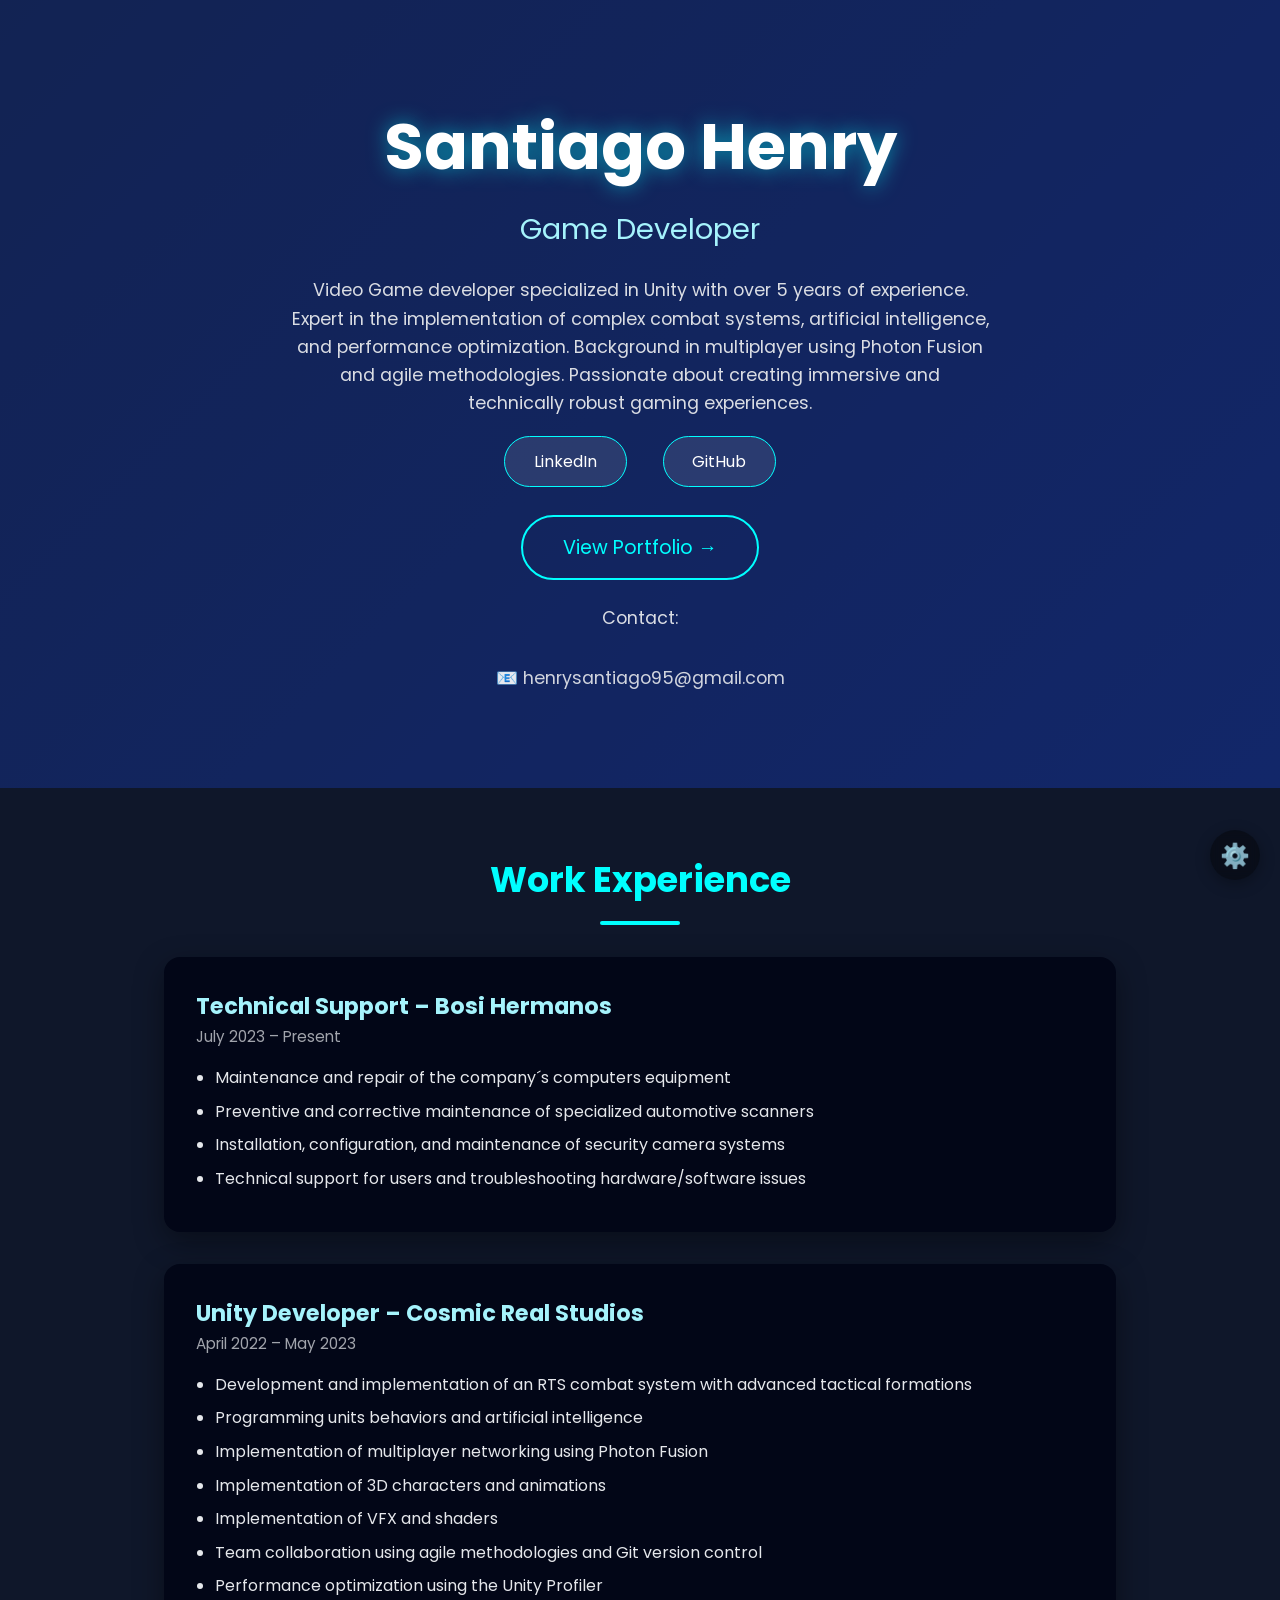
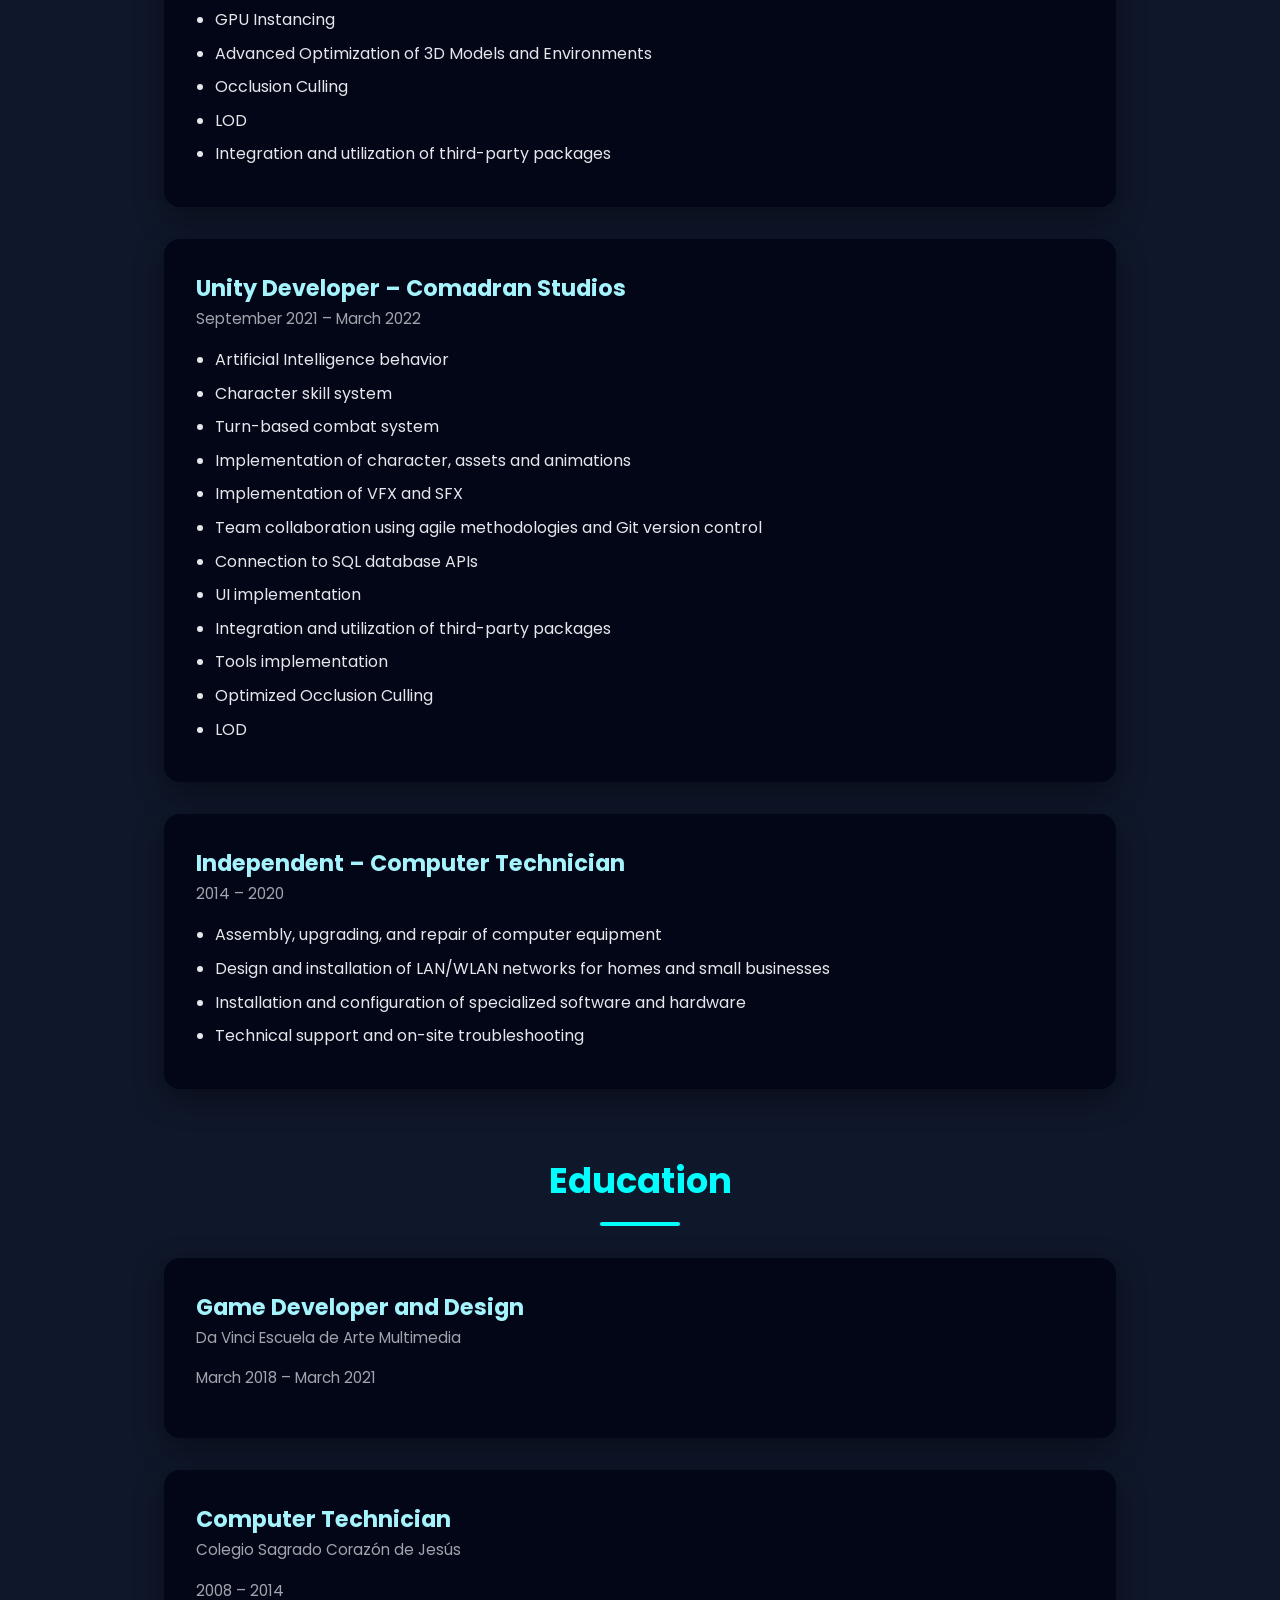
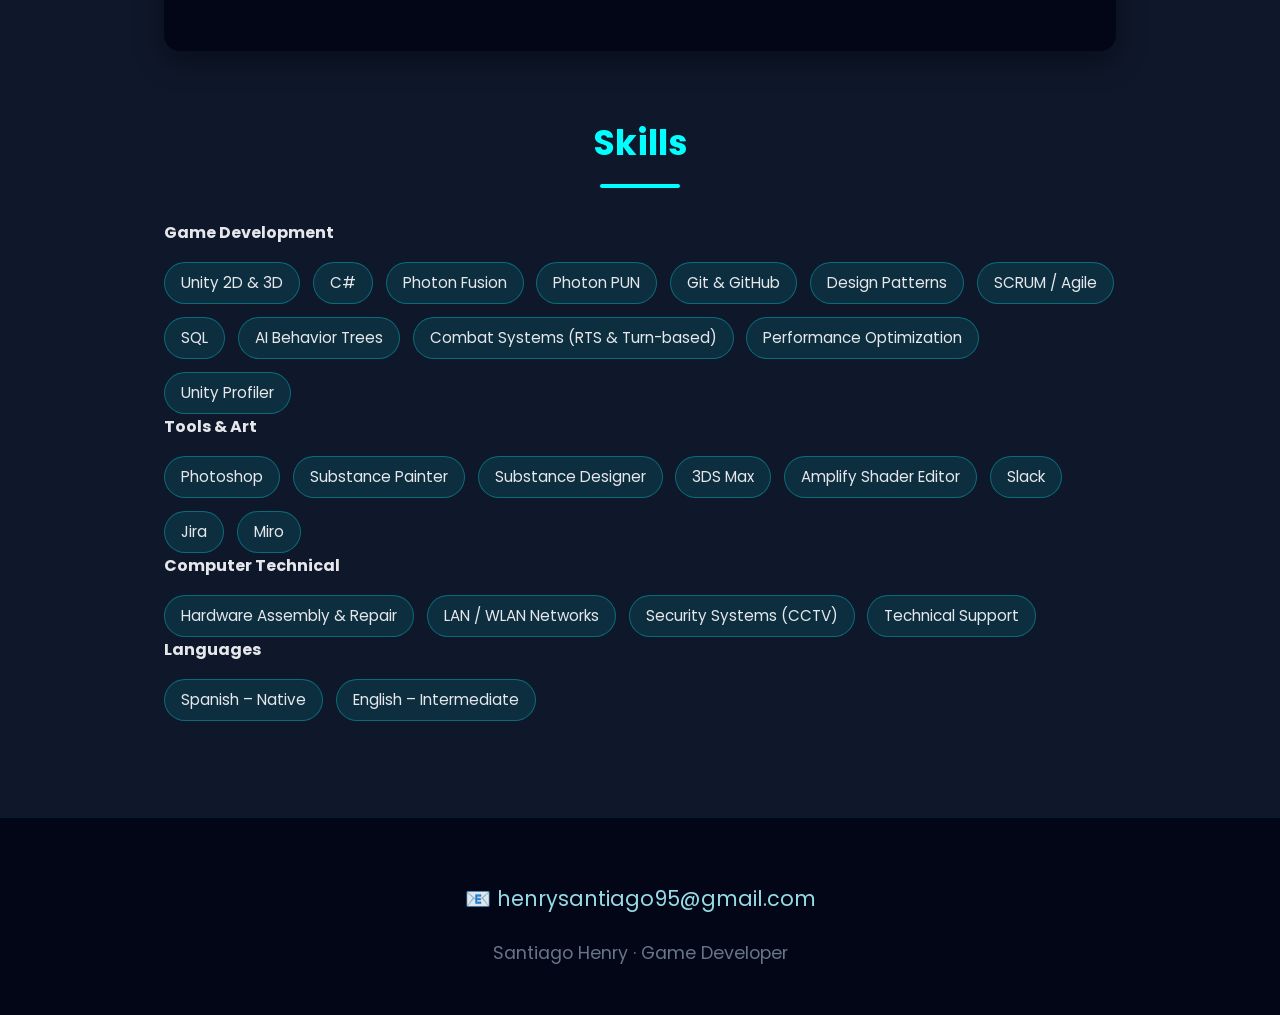
==== commit a7fe8df7: "ff" ====
--- a/index.html
+++ b/index.html
@@ -7,6 +7,7 @@
 
   <link id="theme-kawaii" rel="stylesheet" href="styles-kawaii.css" disabled>
   <link id="theme-formal" rel="stylesheet" href="styles-formal.css" disabled>
+  <link id="theme-dark" rel="stylesheet" href="styles-dark.css" disabled>
   <link id="theme-cyberpunk" rel="stylesheet" href="styles-Cyberpunk.css">
   <link href="https://fonts.googleapis.com/css2?family=Poppins:wght@300;400;600;700&display=swap" rel="stylesheet">
 </head>
@@ -39,7 +40,30 @@
     <h3>Projects</h3>
     
       <div class="portfolio-grid">
-        <!-- Proyecto 1 -->
+        <!-- Proyecto Nukrovo -->
+        <div class="portfolio-card">
+          <div class="image-carousel">
+            <div class="carousel-images">
+              <img src="images/nukrovo-4.jpg?" alt="RTS Combat 4">              
+              <img src="images/nukrovo-2.jpg?" alt="RTS Combat 2">
+              <img src="images/nukrovo-3.jpg?" alt="RTS Combat 3">
+              <img src="images/nukrovo-1.jpg?" alt="RTS Combat 1">
+            </div>
+            <button class="carousel-prev">‹</button>
+            <button class="carousel-next">›</button>
+            <div class="carousel-dots"></div>
+          </div>
+          <div class="portfolio-info">
+            <h4>Nukrovo</h4>
+            <p>Development of a character skill system, advanced enemy AI behaviors, level design, game design, and a procedural map generator.
+                3D modeling, texturing of assets, and animations.</p>
+            <div class="tech-tags">
+              <span>Unity</span><span>C#</span><span>AI Behavior Trees</span><span>Substance Painter</span><span>Blender</span><span>StateMachine</span><span>Amplify shader</span>
+            </div>
+            <!--<a href="" class="btn-more" target="_blank">View Details →</a>-->
+          </div>
+        </div>
+        <!-- Proyecto HolyWar -->
         <div class="portfolio-card">
           <div class="image-carousel">
             <div class="carousel-images">
@@ -54,14 +78,14 @@
           </div>
           <div class="portfolio-info">
             <h4>Holy Wars</h4>
-            <p>Advanced tactical formations, unit AI, GPU Instancing and multiplayer with Photon Fusion (Cosmic Real Studios).</p>
+            <p>Advanced tactical formations, unit AI, GPU Instancing and multiplayer with Photon Fusion.</p>
             <div class="tech-tags">
               <span>Unity</span><span>C#</span><span>Photon Fusion</span><span>AI Behavior Trees</span><span>GPU Instancing</span><span>StateMachine</span><span>Amplify shader</span>
             </div>
             <a href="https://store.steampowered.com/app/2633410/Holy_War/?l=spanish" class="btn-more" target="_blank">View Details →</a>
           </div>
         </div>  
-        <!-- Proyecto 2 -->
+        <!-- Proyecto Medabots -->
         <div class="portfolio-card">
           <div class="image-carousel">
             <div class="carousel-images">
@@ -81,27 +105,27 @@
             <a href="https://mybots.game/" class="btn-more" target="_blank">View Details →</a>
           </div>
         </div>
-        <!-- Proyecto 3 -->
-        <div class="portfolio-card">
-          <div class="image-carousel">
-            <div class="carousel-images">
-              <img src="images/nukrovo-4.jpg?" alt="RTS Combat 4">              
-              <img src="images/nukrovo-2.jpg?" alt="RTS Combat 2">
-              <img src="images/nukrovo-3.jpg?" alt="RTS Combat 3">
-              <img src="images/nukrovo-1.jpg?" alt="RTS Combat 1">
-            </div>
-            <button class="carousel-prev">‹</button>
-            <button class="carousel-next">›</button>
-            <div class="carousel-dots"></div>
-          </div>
-          <div class="portfolio-info">
-            <h4>Nukrovo</h4>
-            <p>Development of a character skill system, advanced enemy AI behaviors, level design, game design, and a procedural map generator.
-                3D modeling, texturing of assets, and animations.</p>
+        <!-- Proyecto NitroRunners -->
+        <div class="portfolio-card">
+          <div class="image-carousel">
+            <div class="carousel-images">
+              <img src="images/Nitro-5.jpg?" alt="nitro 1">              
+              <img src="images/Nitro-2.jpg?" alt="nitro 2">
+              <img src="images/Nitro-3.jpg?" alt="nitro 3">
+              <img src="images/Nitro-4.jpg?" alt="nitro 4">
+              <img src="images/Nitro-1.jpg?" alt="nitro 5">
+            </div>
+            <button class="carousel-prev">‹</button>
+            <button class="carousel-next">›</button>
+            <div class="carousel-dots"></div>
+          </div>
+          <div class="portfolio-info">
+            <h4>Nitro Runners</h4>
+            <p>Development of a character skill system, car system, multiplayer with Photon Pun, shaders</p>
             <div class="tech-tags">
               <span>Unity</span><span>C#</span><span>AI Behavior Trees</span><span>Substance Painter</span><span>Blender</span><span>StateMachine</span><span>Amplify shader</span>
             </div>
-            <a href="" class="btn-more" target="_blank">View Details →</a>
+            <!--<a href="" class="btn-more" target="_blank">View Details →</a>-->
           </div>
         </div>
       </div>
@@ -128,13 +152,16 @@
     <span>April 2022 – May 2023</span>
     <ul>
       <li>Development and implementation of an RTS combat system with advanced tactical formations</li>
-      <li>Programming unit behavior and artificial intelligence</li>
-      <li>GPU Instancing</li>
+      <li>Programming units behaviors and artificial intelligence</li>      
       <li>Implementation of multiplayer networking using Photon Fusion</li>
       <li>Implementation of 3D characters and animations</li>
       <li>Implementation of VFX and shaders</li>
       <li>Team collaboration using agile methodologies and Git version control</li>
       <li>Performance optimization using the Unity Profiler</li>
+      <li>GPU Instancing</li>
+      <li>Advanced Optimization of 3D Models and Environments</li>
+      <li>Occlusion Culling</li>
+      <li>LOD</li>
       <li>Integration and utilization of third-party packages</li>
     </ul>
   </div>
@@ -153,6 +180,8 @@
       <li>UI implementation</li>
       <li>Integration and utilization of third-party packages</li>
       <li>Tools implementation</li>
+      <li>Optimized Occlusion Culling</li>
+      <li>LOD</li>
     </ul>
   </div>
 
@@ -187,7 +216,7 @@
 
   <h4>Game Development</h4>
   <div class="skills">
-    <span>Unity</span>
+    <span>Unity 2D & 3D</span>
     <span>C#</span>
     <span>Photon Fusion</span>
     <span>Photon PUN</span>
@@ -205,8 +234,12 @@
   <div class="skills">
     <span>Photoshop</span>
     <span>Substance Painter</span>
+    <span>Substance Designer</span>
     <span>3DS Max</span>
     <span>Amplify Shader Editor</span>
+    <span>Slack</span>
+    <span>Jira</span>
+    <span>Miro</span>
   </div>
 
   <h4>Computer Technical</h4>
@@ -237,6 +270,7 @@
     <button data-theme="kawaii">🌸</button>
     <button data-theme="formal">💼</button>
     <button data-theme="cyberpunk">⚡</button>
+    <button data-theme="dark">🌑</button>
   </div>
 </div>
 
--- a/styles-dark.css
+++ b/styles-dark.css
@@ -0,0 +1,469 @@
+* {
+  margin: 0;
+  padding: 0;
+  box-sizing: border-box;
+  font-family: 'Poppins', sans-serif;
+}
+
+body {
+  background: #121212;
+  color: #e0d0f0;
+  line-height: 1.7;
+  min-height: 100vh;
+}
+
+.hero {
+  text-align: center;
+  padding: 8rem 1rem 6rem;
+  background: linear-gradient(135deg, #1a1a2e 0%, #16213e 50%, #2a1a4e 100%);
+  border-bottom: 1px solid #4a1a8b;
+}
+
+.hero h1 {
+  font-size: 3.6rem;
+  font-weight: 700;
+  color: #c78aff;
+  margin-bottom: 0.5rem;
+  text-shadow: 0 2px 15px rgba(167, 85, 247, 0.4);
+}
+
+.hero h2 {
+  font-size: 1.9rem;
+  font-weight: 500;
+  color: #a855f7;
+  margin-bottom: 1.5rem;
+}
+
+.hero p {
+  max-width: 720px;
+  margin: 0 auto 2rem;
+  font-size: 1.12rem;
+  color: #b0b0d0;
+}
+
+.links {
+  margin: 2.5rem 0;
+}
+
+.links a {
+  margin: 0 1rem;
+  text-decoration: none;
+  color: #c78aff;
+  font-weight: 600;
+  padding: 0.6rem 1.2rem;
+  border: 2px solid #9333ea;
+  border-radius: 50px;
+  background: rgba(167, 85, 247, 0.15);
+  transition: all 0.4s ease;
+}
+
+.links a:hover {
+  background: #9333ea;
+  color: white;
+  transform: translateY(-3px);
+  box-shadow: 0 8px 25px rgba(147, 51, 234, 0.5);
+}
+
+.btn-portfolio {
+  margin-top: 2.5rem;
+  padding: 1rem 2.5rem;
+  font-size: 1.1rem;
+  background: linear-gradient(135deg, #9333ea, #a855f7);
+  color: white;
+  border: none;
+  border-radius: 50px;
+  cursor: pointer;
+  transition: all 0.4s ease;
+  box-shadow: 0 6px 20px rgba(147, 51, 234, 0.4);
+}
+
+.btn-portfolio:hover {
+  transform: translateY(-4px);
+  box-shadow: 0 12px 35px rgba(147, 51, 234, 0.6);
+}
+
+/* Modal */
+.modal {
+  display: none;
+  position: fixed;
+  z-index: 1000;
+  left: 0; top: 0;
+  width: 100%; height: 100%;
+  background-color: rgba(0,0,0,0.7);
+  align-items: center;
+  justify-content: center;
+  padding: 1rem;
+}
+
+.modal-content {
+  background: #1a1a2e;
+  padding: 3rem 2rem 2.5rem;
+  border-radius: 20px;
+  width: 95%;
+  max-width: 1300px;
+  max-height: 90vh;
+  overflow-y: auto;
+  box-shadow: 0 20px 60px rgba(0, 0, 0, 0.6);
+  border: 1px solid #4a1a8b;
+}
+
+.close {
+  position: absolute;
+  top: 15px;
+  right: 30px;
+  color: #c78aff;
+  font-size: 40px;
+  cursor: pointer;
+  transition: all 0.3s;
+}
+
+.close:hover {
+  color: #e59bff;
+  transform: scale(1.1);
+}
+
+.modal-content h3 {
+  font-size: 2.3rem;
+  text-align: center;
+  color: #c78aff;
+  margin-bottom: 2.5rem;
+  position: relative;
+}
+
+.modal-content h3::after {
+  content: '';
+  width: 90px;
+  height: 5px;
+  background: linear-gradient(90deg, #9333ea, #a855f7);
+  display: block;
+  margin: 1rem auto 0;
+  border-radius: 3px;
+}
+
+.portfolio-grid {
+  display: grid;
+  grid-template-columns: repeat(auto-fit, minmax(320px, 1fr));
+  gap: 2rem;
+}
+
+.portfolio-card {
+  background: #1a1a2e;
+  border: 1px solid #4a1a8b;
+  border-radius: 20px;
+  overflow: hidden;
+  transition: all 0.4s ease;
+  display: flex;
+  flex-direction: column;
+}
+
+.portfolio-card:hover {
+  transform: translateY(-12px);
+  box-shadow: 0 20px 50px rgba(147, 51, 234, 0.4);
+  border-color: #a855f7;
+}
+
+.image-carousel {
+  position: relative;
+  overflow: hidden;
+  height: 240px;
+  border-radius: 20px 20px 0 0;
+}
+
+.carousel-images {
+  display: flex;
+  width: 100%;
+  height: 100%;
+  transition: transform 0.5s ease;
+}
+
+.carousel-images img {
+  width: 100%;
+  height: 100%;
+  object-fit: cover;
+  flex-shrink: 0;
+}
+
+.carousel-prev,
+.carousel-next {
+  position: absolute;
+  top: 50%;
+  transform: translateY(-50%);
+  background: rgba(147, 51, 234, 0.8);
+  color: white;
+  border: none;
+  width: 40px;
+  height: 40px;
+  border-radius: 50%;
+  font-size: 24px;
+  cursor: pointer;
+  opacity: 0;
+  transition: all 0.3s ease;
+  z-index: 10;
+}
+
+.carousel-prev { left: 15px; }
+.carousel-next { right: 15px; }
+
+.image-carousel:hover .carousel-prev,
+.image-carousel:hover .carousel-next {
+  opacity: 1;
+}
+
+.carousel-prev:hover,
+.carousel-next:hover {
+  background: #c78aff;
+  transform: translateY(-50%) scale(1.1);
+}
+
+.carousel-dots {
+  position: absolute;
+  bottom: 12px;
+  left: 50%;
+  transform: translateX(-50%);
+  display: flex;
+  gap: 8px;
+}
+
+.carousel-dots span {
+  width: 10px;
+  height: 10px;
+  background: rgba(255, 255, 255, 0.4);
+  border-radius: 50%;
+  transition: all 0.3s ease;
+}
+
+.carousel-dots span.active {
+  background: #a855f7;
+  width: 12px;
+  height: 12px;
+  box-shadow: 0 0 10px rgba(167, 85, 247, 0.8);
+}
+
+.portfolio-info {
+  padding: 1.8rem;
+  flex-grow: 1;
+}
+
+.portfolio-info h4 {
+  font-size: 1.45rem;
+  color: #c78aff;
+  margin-bottom: 0.8rem;
+}
+
+.portfolio-info p {
+  color: #b0b0d0;
+  margin-bottom: 1.2rem;
+}
+
+.tech-tags {
+  display: flex;
+  flex-wrap: wrap;
+  gap: 0.6rem;
+  margin-bottom: 1.2rem;
+}
+
+.tech-tags span {
+  background: linear-gradient(135deg, #2a1a4e, #3a1a6e);
+  color: #e59bff;
+  padding: 0.5rem 1.1rem;
+  border-radius: 30px;
+  font-size: 0.9rem;
+  font-weight: 500;
+  border: 1px solid #4a1a8b;
+}
+
+.btn-more {
+  color: #a855f7;
+  text-decoration: none;
+  font-weight: 600;
+}
+
+.btn-more:hover {
+  color: #e59bff;
+  text-decoration: underline;
+}
+
+/* Secciones generales */
+.section {
+  max-width: 1000px;
+  margin: 5rem auto;
+  padding: 0 1.5rem;
+}
+
+.section h3 {
+  font-size: 2.1rem;
+  margin-bottom: 2.5rem;
+  color: #c78aff;
+  text-align: center;
+  position: relative;
+}
+
+.section h3::after {
+  content: '';
+  width: 90px;
+  height: 5px;
+  background: linear-gradient(90deg, #9333ea, #a855f7);
+  display: block;
+  margin: 1rem auto 0;
+  border-radius: 3px;
+}
+
+.card {
+  background: #1a1a2e;
+  padding: 2.3rem;
+  border: 1px solid #4a1a8b;
+  border-radius: 20px;
+  margin-bottom: 2rem;
+  transition: all 0.4s ease;
+}
+
+.card:hover {
+  border-color: #a855f7;
+  box-shadow: 0 15px 40px rgba(147, 51, 234, 0.3);
+}
+
+.card h4 {
+  font-size: 1.35rem;
+  color: #c78aff;
+  margin-bottom: 0.6rem;
+}
+
+.card span {
+  font-size: 0.95rem;
+  color: #9999c0;
+  display: block;
+  margin-bottom: 1.2rem;
+}
+
+.card ul,
+.card li {
+  color: #b0b0d0;
+  padding-left: 1.4rem;
+}
+
+.card li {
+  margin-bottom: 0.7rem;
+}
+
+.skills {
+  display: flex;
+  flex-wrap: wrap;
+  gap: 0.8rem;
+  margin-top: 1.2rem;
+}
+
+.skills span {
+  background: linear-gradient(135deg, #2a1a4e, #3a1a6e);
+  color: #e59bff;
+  padding: 0.6rem 1.3rem;
+  border-radius: 30px;
+  font-size: 0.95rem;
+  font-weight: 500;
+  border: 1px solid #4a1a8b;
+  transition: all 0.3s ease;
+}
+
+.skills span:hover {
+  background: #9333ea;
+  color: white;
+  transform: scale(1.05);
+}
+
+.footer {
+  text-align: center;
+  padding: 4rem 1rem 3rem;
+  background: linear-gradient(135deg, #1a1a2e, #16213e);
+  border-top: 1px solid #4a1a8b;
+  color: #b0b0d0;
+}
+
+.email {
+  font-size: 1.3rem;
+  margin-bottom: 1rem;
+  color: #c78aff;
+}
+
+.email::before {
+  content: "📧 ";
+}
+
+.signature {
+  font-size: 1.05rem;
+  color: #9999c0;
+}
+
+.theme-switcher {
+  position: fixed;
+  bottom: 20px;
+  right: 20px;
+  z-index: 9999;
+}
+
+.theme-button {
+  background: rgba(255, 255, 255, 0.2);
+  color: white;
+  border: none;
+  width: 50px;
+  height: 50px;
+  border-radius: 50%;
+  font-size: 24px;
+  cursor: pointer;
+  box-shadow: 0 4px 15px rgba(0, 0, 0, 0.5);
+  backdrop-filter: blur(5px);
+  transition: all 0.3s ease;
+}
+
+.theme-button:hover {
+  transform: scale(1.1) rotate(30deg);
+  background: rgba(255, 255, 255, 0.4);
+}
+
+.theme-menu {
+  position: absolute;
+  bottom: 60px;
+  right: 0;
+  background: rgba(0, 0, 0, 0.8);
+  backdrop-filter: blur(10px);
+  border-radius: 12px;
+  padding: 10px;
+  display: none;
+  flex-direction: column;
+  gap: 8px;
+  min-width: 180px;
+  box-shadow: 0 8px 30px rgba(0, 0, 0, 0.6);
+}
+
+.theme-menu button {
+  background: transparent;
+  color: white;
+  border: none;
+  padding: 10px 14px;
+  text-align: left;
+  border-radius: 8px;
+  cursor: pointer;
+  font-size: 14px;
+  transition: all 0.3s ease;
+}
+
+.theme-menu button:hover {
+  background: rgba(255, 255, 255, 0.2);
+}
+
+.theme-menu button.active {
+  background: rgba(255, 255, 255, 0.3);
+  font-weight: bold;
+}
+
+.theme-switcher.open .theme-menu {
+  display: flex;
+}
+
+/* Responsive */
+@media (max-width: 768px) {
+  .hero h1 { font-size: 3rem; }
+  .hero h2 { font-size: 1.6rem; }
+  .hero p { font-size: 1rem; }
+  .links a { display: block; margin: 1rem auto; max-width: 280px; }
+  .portfolio-grid { grid-template-columns: 1fr; }
+  .image-carousel { height: 200px; }
+}
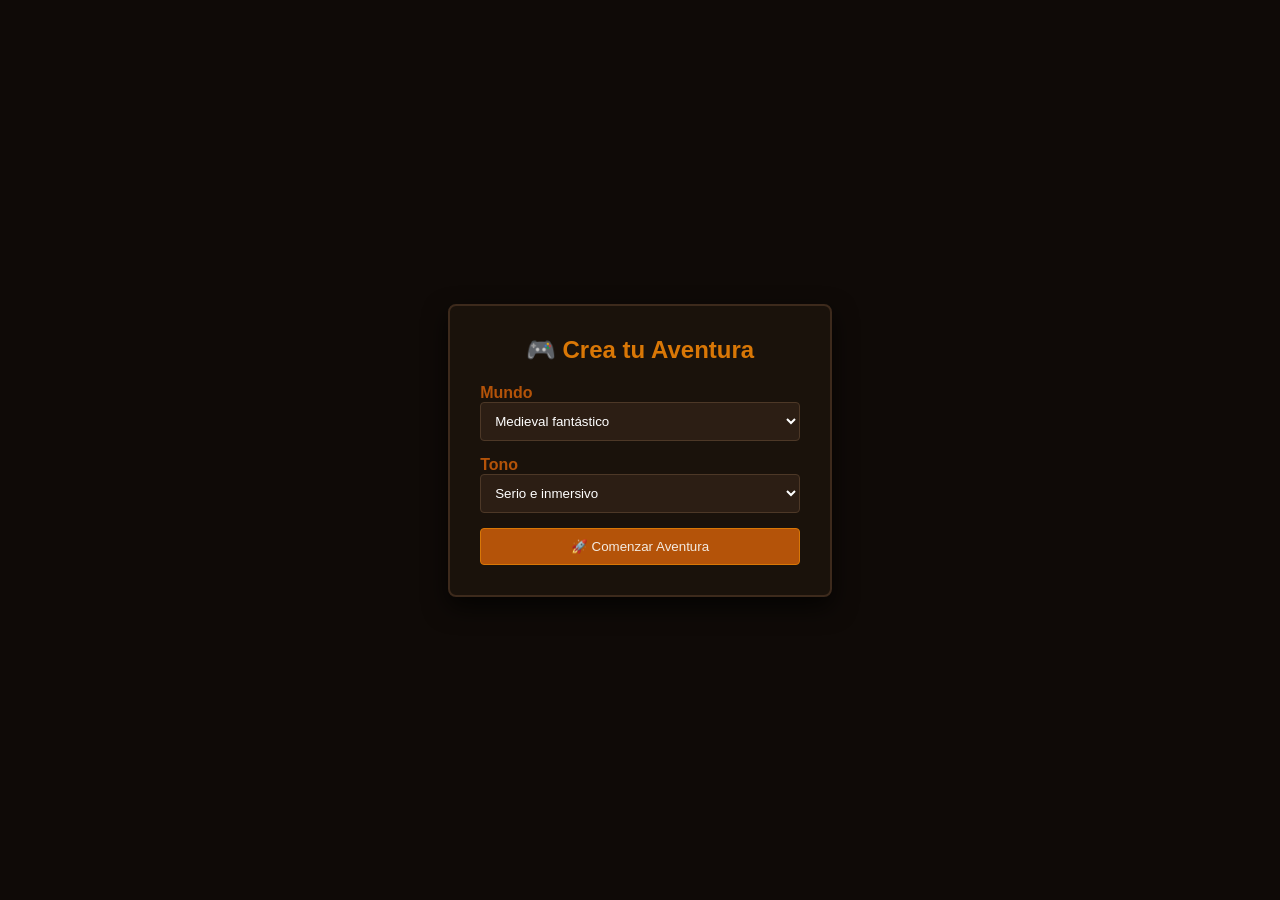
==== commit e4374be7: "test" ====
--- a/index.html
+++ b/index.html
@@ -1,279 +1,72 @@
 <!DOCTYPE html>
-<html lang="en">
+<html lang="es">
 <head>
-  <meta charset="UTF-8" />
-  <meta name="viewport" content="width=device-width, initial-scale=1.0" />
-  <title>Santiago Henry | Game Developer</title>
-
-  <link id="theme-kawaii" rel="stylesheet" href="styles-kawaii.css" disabled>
-  <link id="theme-formal" rel="stylesheet" href="styles-formal.css" disabled>
-  <link id="theme-dark" rel="stylesheet" href="styles-dark.css" disabled>
-  <link id="theme-cyberpunk" rel="stylesheet" href="styles-Cyberpunk.css">
-  <link href="https://fonts.googleapis.com/css2?family=Poppins:wght@300;400;600;700&display=swap" rel="stylesheet">
+  <meta charset="UTF-8">
+  <meta name="viewport" content="width=device-width, initial-scale=1.0">
+  <title>RPG AI - La Aventura Comienza</title>
+  <link rel="stylesheet" href="style.css">
 </head>
 <body>
 
-<header class="hero" id="hero">
-  <div class="hero-content">
-    <h1>Santiago Henry</h1>
-    <h2>Game Developer</h2>
-    <p>
-      Video Game developer specialized in Unity with over 5 years of experience. 
-      Expert in the implementation of complex combat systems, artificial intelligence, 
-      and performance optimization. Background in multiplayer using Photon Fusion 
-      and agile methodologies. Passionate about creating immersive and technically 
-      robust gaming experiences.
-    </p>
-    <div class="links">
-      <a href="https://www.linkedin.com/in/henry-santiago/" target="_blank">LinkedIn</a>
-      <a href="https://github.com/santihenry" target="_blank">GitHub</a>
-    </div>
-   <button id="open-portfolio" class="btn-portfolio">View Portfolio →</button>
-    <p>Contact:</p><p style="margin-top: 2rem; opacity: 0.9;">📧 henrysantiago95@gmail.com</p>
-  </div>
-</header>
-
-<!-- MODAL PORTFOLIO -->
-<div id="portfolio-modal" class="modal">
-  <div class="modal-content">
-    <span class="close">&times;</span>
-    <h3>Projects</h3>
-    
-      <div class="portfolio-grid">
-        <!-- Proyecto Nukrovo -->
-        <div class="portfolio-card">
-          <div class="image-carousel">
-            <div class="carousel-images">
-              <img src="images/nukrovo-4.jpg?" alt="RTS Combat 4">              
-              <img src="images/nukrovo-2.jpg?" alt="RTS Combat 2">
-              <img src="images/nukrovo-3.jpg?" alt="RTS Combat 3">
-              <img src="images/nukrovo-1.jpg?" alt="RTS Combat 1">
-            </div>
-            <button class="carousel-prev">‹</button>
-            <button class="carousel-next">›</button>
-            <div class="carousel-dots"></div>
-          </div>
-          <div class="portfolio-info">
-            <h4>Nukrovo</h4>
-            <p>Development of a character skill system, advanced enemy AI behaviors, level design, game design, and a procedural map generator.
-                3D modeling, texturing of assets, and animations.</p>
-            <div class="tech-tags">
-              <span>Unity</span><span>C#</span><span>AI Behavior Trees</span><span>Substance Painter</span><span>Blender</span><span>StateMachine</span><span>Amplify shader</span>
-            </div>
-            <!--<a href="" class="btn-more" target="_blank">View Details →</a>-->
-          </div>
-        </div>
-        <!-- Proyecto HolyWar -->
-        <div class="portfolio-card">
-          <div class="image-carousel">
-            <div class="carousel-images">
-              <img src="https://shared.akamai.steamstatic.com/store_item_assets/steam/apps/2633410/ss_cee9bb756dd8c30a272f0d42d7c7c8dd8e43e3b2.1920x1080.jpg?" alt="RTS Combat 1">
-              <img src="https://shared.akamai.steamstatic.com/store_item_assets/steam/apps/2633410/ss_070d5473a3dd68d2464ff6a7b56dff5c02c5167b.1920x1080.jpg?" alt="RTS Combat 2">
-              <img src="https://shared.akamai.steamstatic.com/store_item_assets/steam/apps/2633410/ss_2da837de0481f6d70a2e3a4c65e56583d6873bb3.1920x1080.jpg?" alt="RTS Combat 3">
-              <img src="https://shared.akamai.steamstatic.com/store_item_assets/steam/apps/2633410/ss_cd743618bbe84e843861a3e7fa22bdaa0ce95ad3.1920x1080.jpg?" alt="RTS Combat 4">
-            </div>
-            <button class="carousel-prev">‹</button>
-            <button class="carousel-next">›</button>
-            <div class="carousel-dots"></div>
-          </div>
-          <div class="portfolio-info">
-            <h4>Holy Wars</h4>
-            <p>Advanced tactical formations, unit AI, GPU Instancing and multiplayer with Photon Fusion.</p>
-            <div class="tech-tags">
-              <span>Unity</span><span>C#</span><span>Photon Fusion</span><span>AI Behavior Trees</span><span>GPU Instancing</span><span>StateMachine</span><span>Amplify shader</span>
-            </div>
-            <a href="https://store.steampowered.com/app/2633410/Holy_War/?l=spanish" class="btn-more" target="_blank">View Details →</a>
-          </div>
-        </div>  
-        <!-- Proyecto Medabots -->
-        <div class="portfolio-card">
-          <div class="image-carousel">
-            <div class="carousel-images">
-              <img src="https://mybots.game/wp-content/uploads/2024/04/MORE-HTAN-25-ROBOTS.png?" alt="RTS Combat 1">
-              <img src="https://mybots.game/wp-content/uploads/2024/04/REAL-TIME-PVP-MULTIPLAYER-AWAITS.jpg?" alt="RTS Combat 2">
-            </div>
-            <button class="carousel-prev">‹</button>
-            <button class="carousel-next">›</button>
-            <div class="carousel-dots"></div>
-          </div>
-          <div class="portfolio-info">
-            <h4>MyBots</h4>
-            <p>Turn-based combat system, Character skill system, Artificial Intelligence behavior</p>
-            <div class="tech-tags">
-              <span>Unity</span><span>C#</span><span>AI Behavior Trees</span><span>Amplify shader</span>
-            </div>
-            <a href="https://mybots.game/" class="btn-more" target="_blank">View Details →</a>
-          </div>
-        </div>
-        <!-- Proyecto NitroRunners -->
-        <div class="portfolio-card">
-          <div class="image-carousel">
-            <div class="carousel-images">
-              <img src="images/Nitro-5.jpg?" alt="nitro 1">              
-              <img src="images/Nitro-2.jpg?" alt="nitro 2">
-              <img src="images/Nitro-3.jpg?" alt="nitro 3">
-              <img src="images/Nitro-4.jpg?" alt="nitro 4">
-              <img src="images/Nitro-1.jpg?" alt="nitro 5">
-            </div>
-            <button class="carousel-prev">‹</button>
-            <button class="carousel-next">›</button>
-            <div class="carousel-dots"></div>
-          </div>
-          <div class="portfolio-info">
-            <h4>Nitro Runners</h4>
-            <p>Development of a character skill system, car system, multiplayer with Photon Pun, shaders</p>
-            <div class="tech-tags">
-              <span>Unity</span><span>C#</span><span>AI Behavior Trees</span><span>Substance Painter</span><span>Blender</span><span>StateMachine</span><span>Amplify shader</span>
-            </div>
-            <!--<a href="" class="btn-more" target="_blank">View Details →</a>-->
-          </div>
-        </div>
-      </div>
+  <!-- PANTALLA DE CONFIGURACIÓN -->
+  <div id="config-screen" class="screen active">
+    <div class="config-box" id="config-form">
+      <!-- Se genera dinámicamente por JS -->
     </div>
   </div>
-</div>
 
-<section class="section">
-  <h3>Work Experience</h3>
+  <!-- PANTALLA DE JUEGO -->
+  <div id="game-screen" class="screen">
+    <header class="game-header">
+      <h1>La Aventura Comienza</h1>
+    </header>
 
-  <div class="card">
-    <h4>Technical Support – Bosi Hermanos</h4>
-    <span>July 2023 – Present</span>
-    <ul>
-      <li>Maintenance and repair of the company´s computers equipment</li>
-      <li>Preventive and corrective maintenance of specialized automotive scanners</li>
-      <li>Installation, configuration, and maintenance of security camera systems</li>
-      <li>Technical support for users and troubleshooting hardware/software issues</li>
-    </ul>
+    <div class="main-container">
+      <!-- Barra Lateral Izquierda -->
+      <aside class="sidebar">
+        <div class="character-card">
+          <h2 id="char-name-sidebar">Eldrin</h2>
+          <div id="character-info"></div>
+        </div>
+        
+        <div class="api-box">
+          <label for="api-key-input">🔑 API Key de Gemini</label>
+          <input type="password" id="api-key-input" placeholder="AIzaSy...">
+          <small>Se guarda localmente en tu navegador</small>
+        </div>
+
+        <div class="controls-box">
+          <button id="speech-btn" onclick="toggleSpeech()">🔊 Voz Activada</button>
+          <button class="danger-btn" onclick="resetAll()">Nueva Aventura</button>
+        </div>
+      </aside>
+
+      <!-- Consola Central de Juego -->
+      <main class="game-console">
+        <div class="welcome-box">
+          <h3>¡Bienvenido!</h3>
+          <p>Escribe una acción o usa los botones de abajo para explorar el entorno.</p>
+        </div>
+
+        <div id="log" class="log-screen"></div>
+
+        <!-- Botones de Acción Rápida -->
+        <div class="quick-actions">
+          <button onclick="quickAction('Mirar alrededor')">👀 Mirar alrededor</button>
+          <button onclick="quickAction('Avanzar')">🏃 Avanzar</button>
+          <button onclick="quickAction('Explorar')">🔍 Explorar</button>
+          <button onclick="quickAction('Buscar objetos')">🎒 Buscar objetos</button>
+        </div>
+
+        <!-- Barra de Entrada de Texto -->
+        <div class="input-area">
+          <input type="text" id="action-input" placeholder='Ej: "entrar a la cueva", "hablar con el guardia", "atacar al goblin"...' onkeydown="if(event.key==='Enter') sendAction()">
+          <button class="send-btn" onclick="sendAction()">Enviar Acción</button>
+        </div>
+      </main>
+    </div>
   </div>
 
-  <div class="card">
-    <h4>Unity Developer – Cosmic Real Studios</h4>
-    <span>April 2022 – May 2023</span>
-    <ul>
-      <li>Development and implementation of an RTS combat system with advanced tactical formations</li>
-      <li>Programming units behaviors and artificial intelligence</li>      
-      <li>Implementation of multiplayer networking using Photon Fusion</li>
-      <li>Implementation of 3D characters and animations</li>
-      <li>Implementation of VFX and shaders</li>
-      <li>Team collaboration using agile methodologies and Git version control</li>
-      <li>Performance optimization using the Unity Profiler</li>
-      <li>GPU Instancing</li>
-      <li>Advanced Optimization of 3D Models and Environments</li>
-      <li>Occlusion Culling</li>
-      <li>LOD</li>
-      <li>Integration and utilization of third-party packages</li>
-    </ul>
-  </div>
-
-  <div class="card">
-    <h4>Unity Developer – Comadran Studios</h4>
-    <span>September 2021 – March 2022</span>
-    <ul>
-      <li>Artificial Intelligence behavior</li>
-      <li>Character skill system</li>
-      <li>Turn-based combat system</li>
-      <li>Implementation of character, assets and animations</li>
-      <li>Implementation of VFX and SFX</li>
-      <li>Team collaboration using agile methodologies and Git version control</li>
-      <li>Connection to SQL database APIs</li>
-      <li>UI implementation</li>
-      <li>Integration and utilization of third-party packages</li>
-      <li>Tools implementation</li>
-      <li>Optimized Occlusion Culling</li>
-      <li>LOD</li>
-    </ul>
-  </div>
-
-  <div class="card">
-    <h4>Independent – Computer Technician</h4>
-    <span>2014 – 2020</span>
-    <ul>
-      <li>Assembly, upgrading, and repair of computer equipment</li>
-      <li>Design and installation of LAN/WLAN networks for homes and small businesses</li>
-      <li>Installation and configuration of specialized software and hardware</li>
-      <li>Technical support and on-site troubleshooting</li>
-    </ul>
-  </div>
-</section>
-
-<section class="section">
-  <h3>Education</h3>
-  <div class="card">
-    <h4>Game Developer and Design</h4>
-    <span>Da Vinci Escuela de Arte Multimedia</span>
-    <span>March 2018 – March 2021</span>
-  </div>
-  <div class="card">
-    <h4>Computer Technician</h4>
-    <span>Colegio Sagrado Corazón de Jesús</span>
-    <span>2008 – 2014</span>
-  </div>
-</section>
-
-<section class="section">
-  <h3>Skills</h3>
-
-  <h4>Game Development</h4>
-  <div class="skills">
-    <span>Unity 2D & 3D</span>
-    <span>C#</span>
-    <span>Photon Fusion</span>
-    <span>Photon PUN</span>
-    <span>Git & GitHub</span>
-    <span>Design Patterns</span>
-    <span>SCRUM / Agile</span>
-    <span>SQL</span>
-    <span>AI Behavior Trees</span>
-    <span>Combat Systems (RTS & Turn-based)</span>
-    <span>Performance Optimization</span>
-    <span>Unity Profiler</span>
-  </div>
-
-  <h4>Tools & Art</h4>
-  <div class="skills">
-    <span>Photoshop</span>
-    <span>Substance Painter</span>
-    <span>Substance Designer</span>
-    <span>3DS Max</span>
-    <span>Amplify Shader Editor</span>
-    <span>Slack</span>
-    <span>Jira</span>
-    <span>Miro</span>
-  </div>
-
-  <h4>Computer Technical</h4>
-  <div class="skills">
-    <span>Hardware Assembly & Repair</span>
-    <span>LAN / WLAN Networks</span>
-    <span>Security Systems (CCTV)</span>
-    <span>Technical Support</span>
-  </div>
-
-  <h4>Languages</h4>
-  <div class="skills">
-    <span>Spanish – Native</span>
-    <span>English – Intermediate</span>
-  </div>
-</section>
-
-<footer class="footer">
-  <div class="footer-content">
-    <p class="email">henrysantiago95@gmail.com</p>
-    <p class="signature">Santiago Henry · Game Developer</p>
-  </div>
-</footer>
-
-<div id="theme-switcher" class="theme-switcher">
-  <button id="theme-button" class="theme-button" title="Cambiar tema">⚙️</button>
-  <div id="theme-menu" class="theme-menu">
-    <button data-theme="kawaii">🌸</button>
-    <button data-theme="formal">💼</button>
-    <button data-theme="cyberpunk">⚡</button>
-    <button data-theme="dark">🌑</button>
-  </div>
-</div>
-
-<script src="script.js"></script>
+  <script src="game.js"></script>
 </body>
-</html>+</html>
--- a/style.css
+++ b/style.css
@@ -0,0 +1,190 @@
+* {
+  box-sizing: border-box;
+  margin: 0;
+  padding: 0;
+  font-family: 'Segoe UI', Tahoma, Geneva, Verdana, sans-serif;
+}
+
+body {
+  background-color: #0f0a07;
+  color: #f3eae1;
+  height: 100vh;
+  overflow: hidden;
+}
+
+/* Pantallas activas/inactivas */
+.screen {
+  display: none;
+  height: 100vh;
+}
+.screen.active {
+  display: flex;
+  flex-direction: column;
+}
+
+/* Configuración inicial */
+.config-box {
+  background-color: #1a120b;
+  border: 2px solid #3d2a1c;
+  padding: 30px;
+  border-radius: 8px;
+  max-width: 450px;
+  margin: auto;
+  box-shadow: 0 10px 25px rgba(0,0,0,0.7);
+}
+.config-box h2 {
+  color: #d97706;
+  margin-bottom: 20px;
+  text-align: center;
+}
+.config-box label {
+  display: block;
+  margin-top: 15px;
+  color: #b45309;
+  font-weight: bold;
+}
+.config-box select {
+  width: 100%;
+  padding: 10px;
+  background: #2c1e14;
+  border: 1px solid #4d3827;
+  color: #fff;
+  border-radius: 4px;
+}
+
+/* Layout Principal */
+.game-header {
+  background-color: #1a120b;
+  border-bottom: 2px solid #2a1a10;
+  padding: 15px;
+  text-align: center;
+}
+.game-header h1 {
+  color: #f59e0b;
+  font-size: 2rem;
+  letter-spacing: 1px;
+}
+.main-container {
+  display: flex;
+  flex: 1;
+  height: calc(100vh - 68px);
+}
+
+/* Barra Lateral */
+.sidebar {
+  width: 280px;
+  background-color: #140d08;
+  border-right: 2px solid #2a1a10;
+  padding: 20px;
+  display: flex;
+  flex-direction: column;
+  gap: 20px;
+}
+.character-card {
+  background: #1f140e;
+  padding: 15px;
+  border-radius: 6px;
+  border-left: 4px solid #d97706;
+}
+.character-card h2 {
+  color: #f59e0b;
+  font-size: 1.3rem;
+  margin-bottom: 10px;
+}
+.character-card hr {
+  border: 0;
+  border-top: 1px solid #3d2619;
+  margin: 10px 0;
+}
+.character-card ul {
+  list-style-type: '• ';
+  padding-left: 15px;
+  font-size: 0.9rem;
+}
+
+/* Inputs y Botones */
+input[type="text"], input[type="password"] {
+  width: 100%;
+  padding: 12px;
+  background-color: #1c130d;
+  border: 1px solid #3d2619;
+  color: #f3eae1;
+  border-radius: 4px;
+}
+button {
+  cursor: pointer;
+  padding: 10px 15px;
+  background-color: #2c1d14;
+  border: 1px solid #4a3324;
+  color: #f3eae1;
+  border-radius: 4px;
+  transition: all 0.2s ease;
+}
+button:hover {
+  background-color: #3d281c;
+  border-color: #f59e0b;
+}
+.start-btn, .send-btn {
+  background-color: #b45309;
+  border-color: #d97706;
+  width: 100%;
+  margin-top: 15px;
+}
+.start-btn:hover, .send-btn:hover {
+  background-color: #d97706;
+}
+.danger-btn {
+  background-color: #451a1a;
+  border-color: #7f1d1d;
+}
+.danger-btn:hover {
+  background-color: #7f1d1d;
+}
+
+/* Área de Consola de Partida */
+.game-console {
+  flex: 1;
+  display: flex;
+  flex-direction: column;
+  padding: 20px;
+  background-color: #0b0705;
+  gap: 15px;
+}
+.welcome-box {
+  background-color: #1c120c;
+  border: 1px solid #332014;
+  padding: 15px;
+  border-radius: 6px;
+}
+.welcome-box h3 { color: #f59e0b; }
+
+.log-screen {
+  flex: 1;
+  background-color: #110b08;
+  border: 1px solid #21150f;
+  padding: 20px;
+  border-radius: 6px;
+  overflow-y: auto;
+  display: flex;
+  flex-direction: column;
+  gap: 12px;
+  line-height: 1.5;
+}
+
+.quick-actions {
+  display: grid;
+  grid-template-columns: repeat(4, 1fr);
+  gap: 10px;
+}
+.input-area {
+  display: flex;
+  gap: 10px;
+}
+.input-area input {
+  flex: 1;
+}
+.input-area button {
+  margin-top: 0;
+  width: auto;
+  white-space: nowrap;
+}
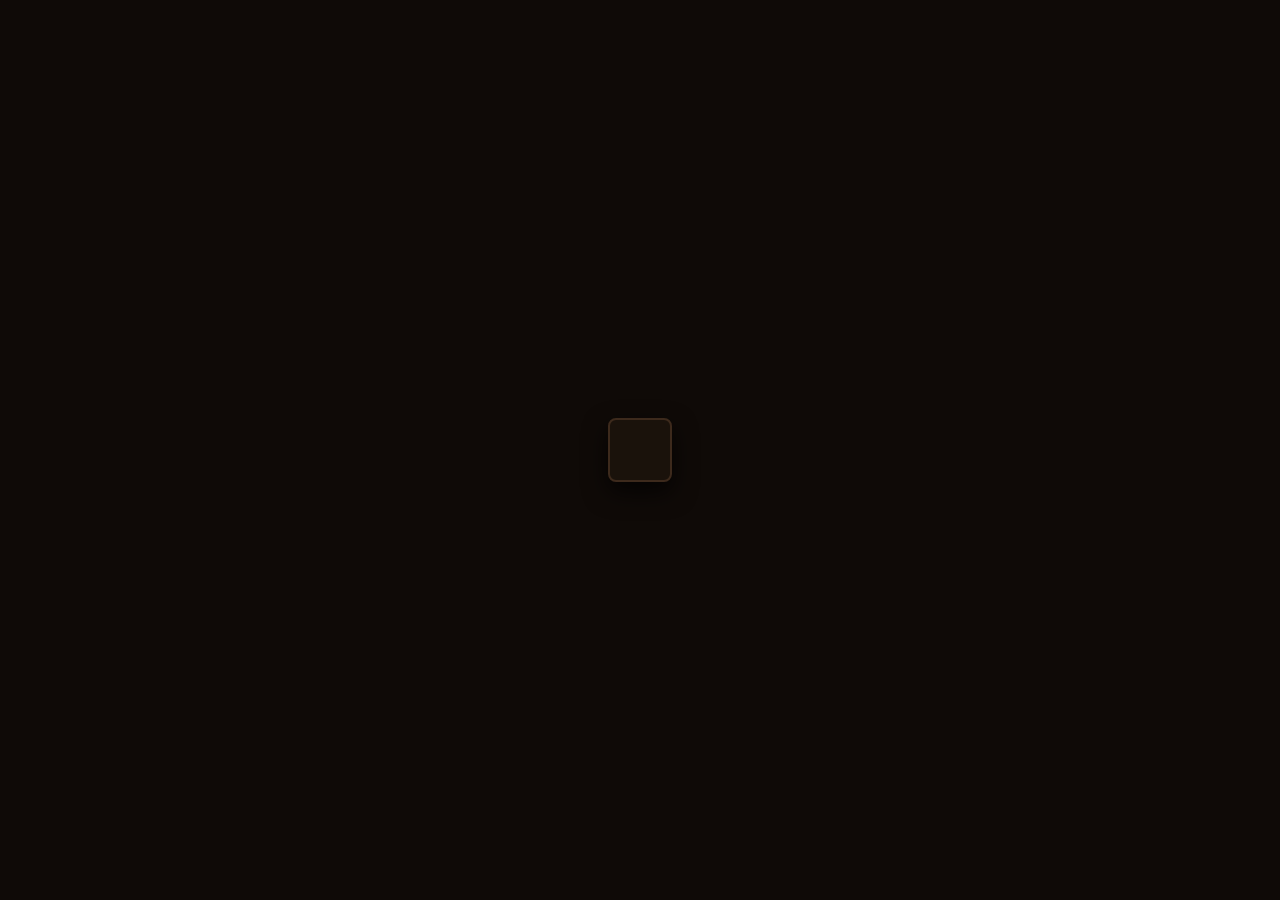
==== commit ce963a67: "asdfa" ====
--- a/index.html
+++ b/index.html
@@ -67,6 +67,7 @@
     </div>
   </div>
 
+  <script type="module" src="script.js"></script>
   <script src="game.js"></script>
 </body>
 </html>
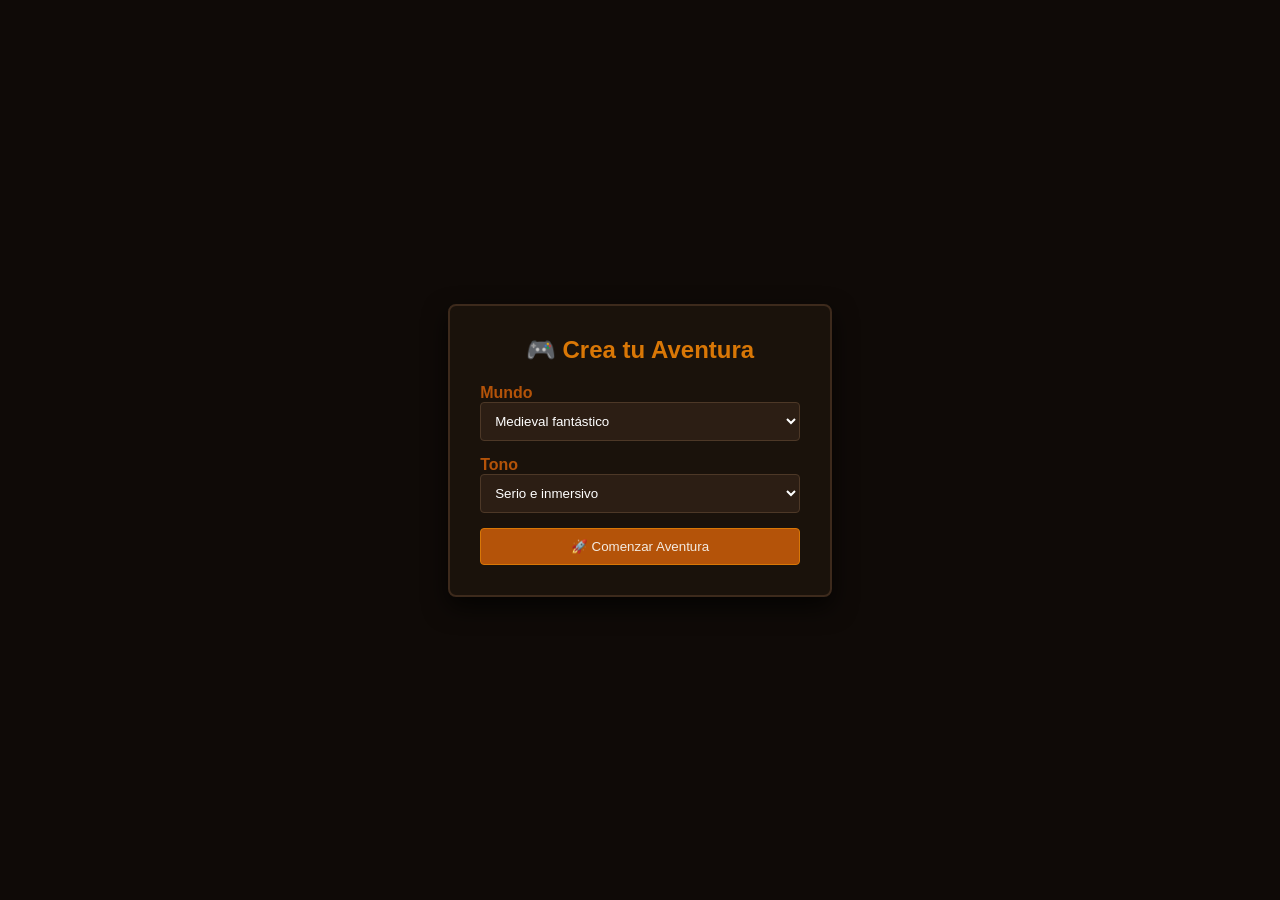
==== commit 7a3b7627: "Revert "asdfa" This reverts commit ce963a67554df90497413fb601f70ee8582bdda5." ====
--- a/index.html
+++ b/index.html
@@ -67,7 +67,6 @@
     </div>
   </div>
 
-  <script type="module" src="script.js"></script>
   <script src="game.js"></script>
 </body>
 </html>
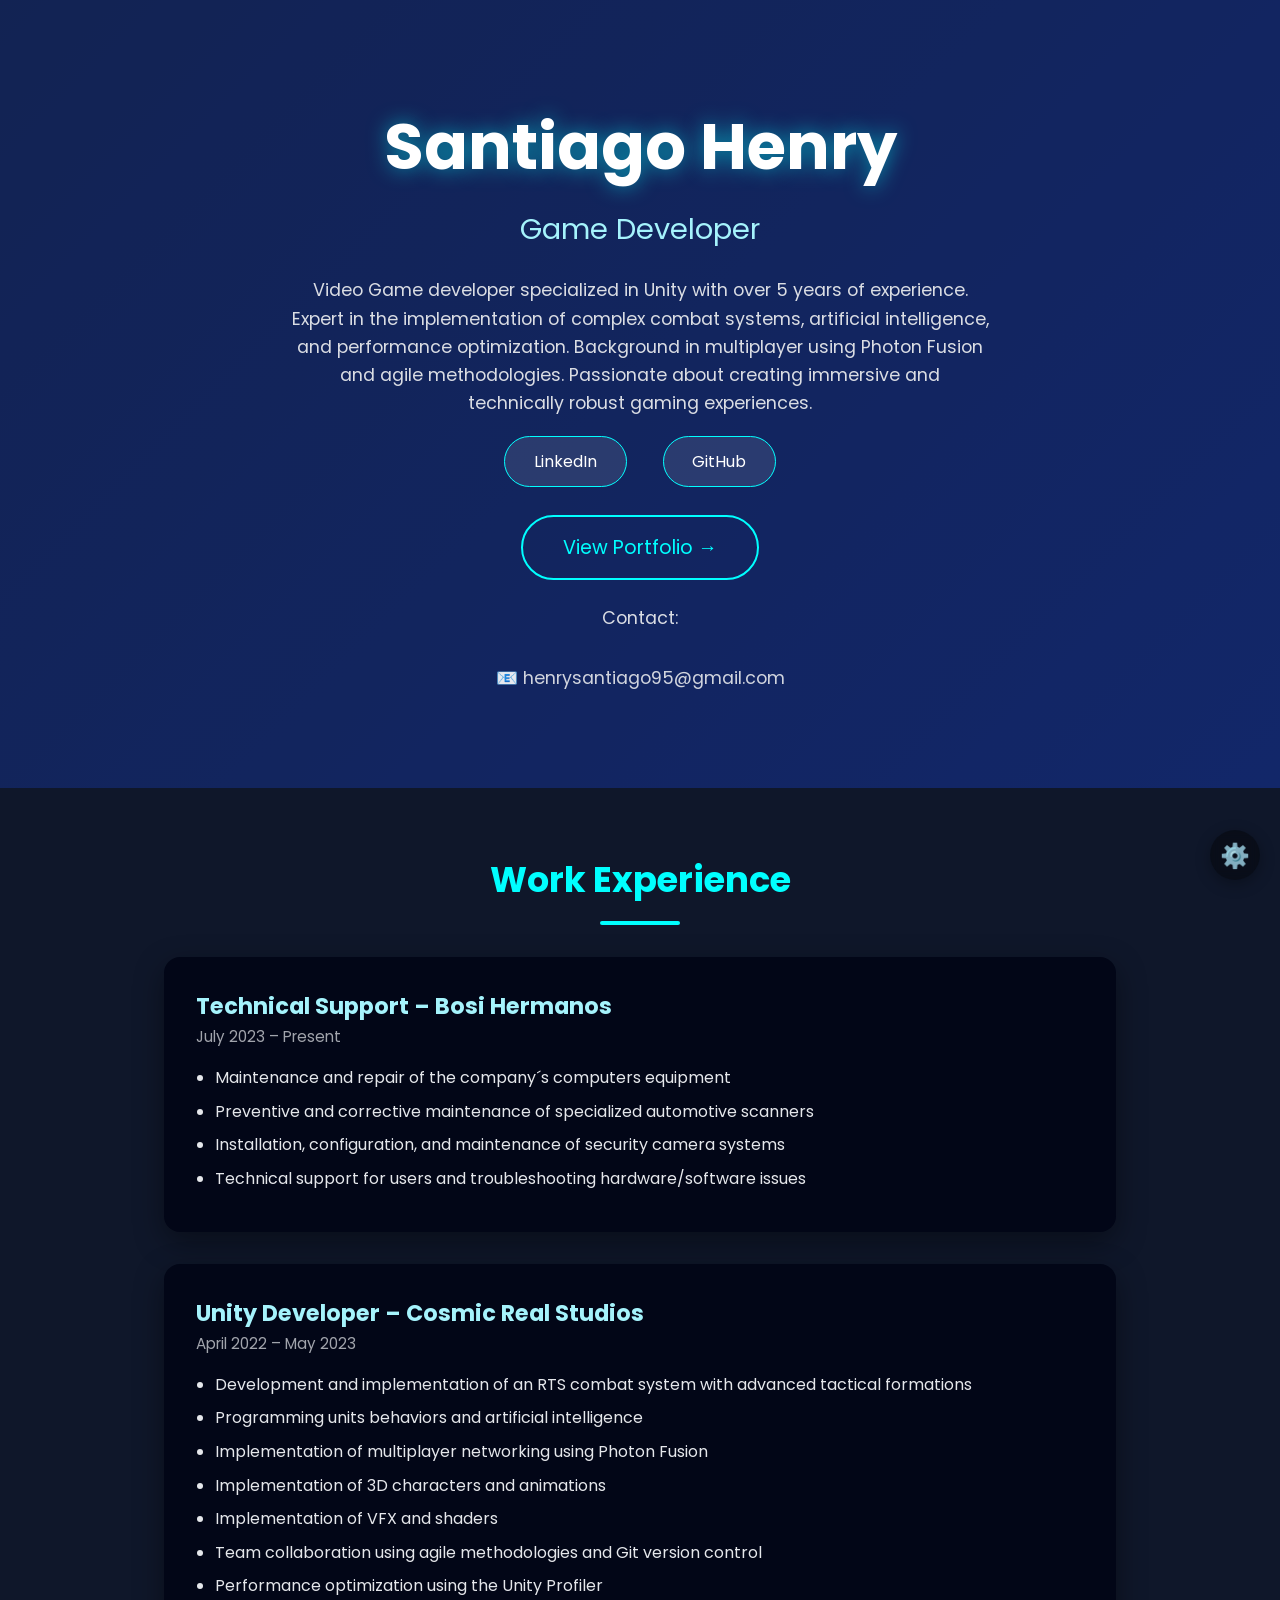
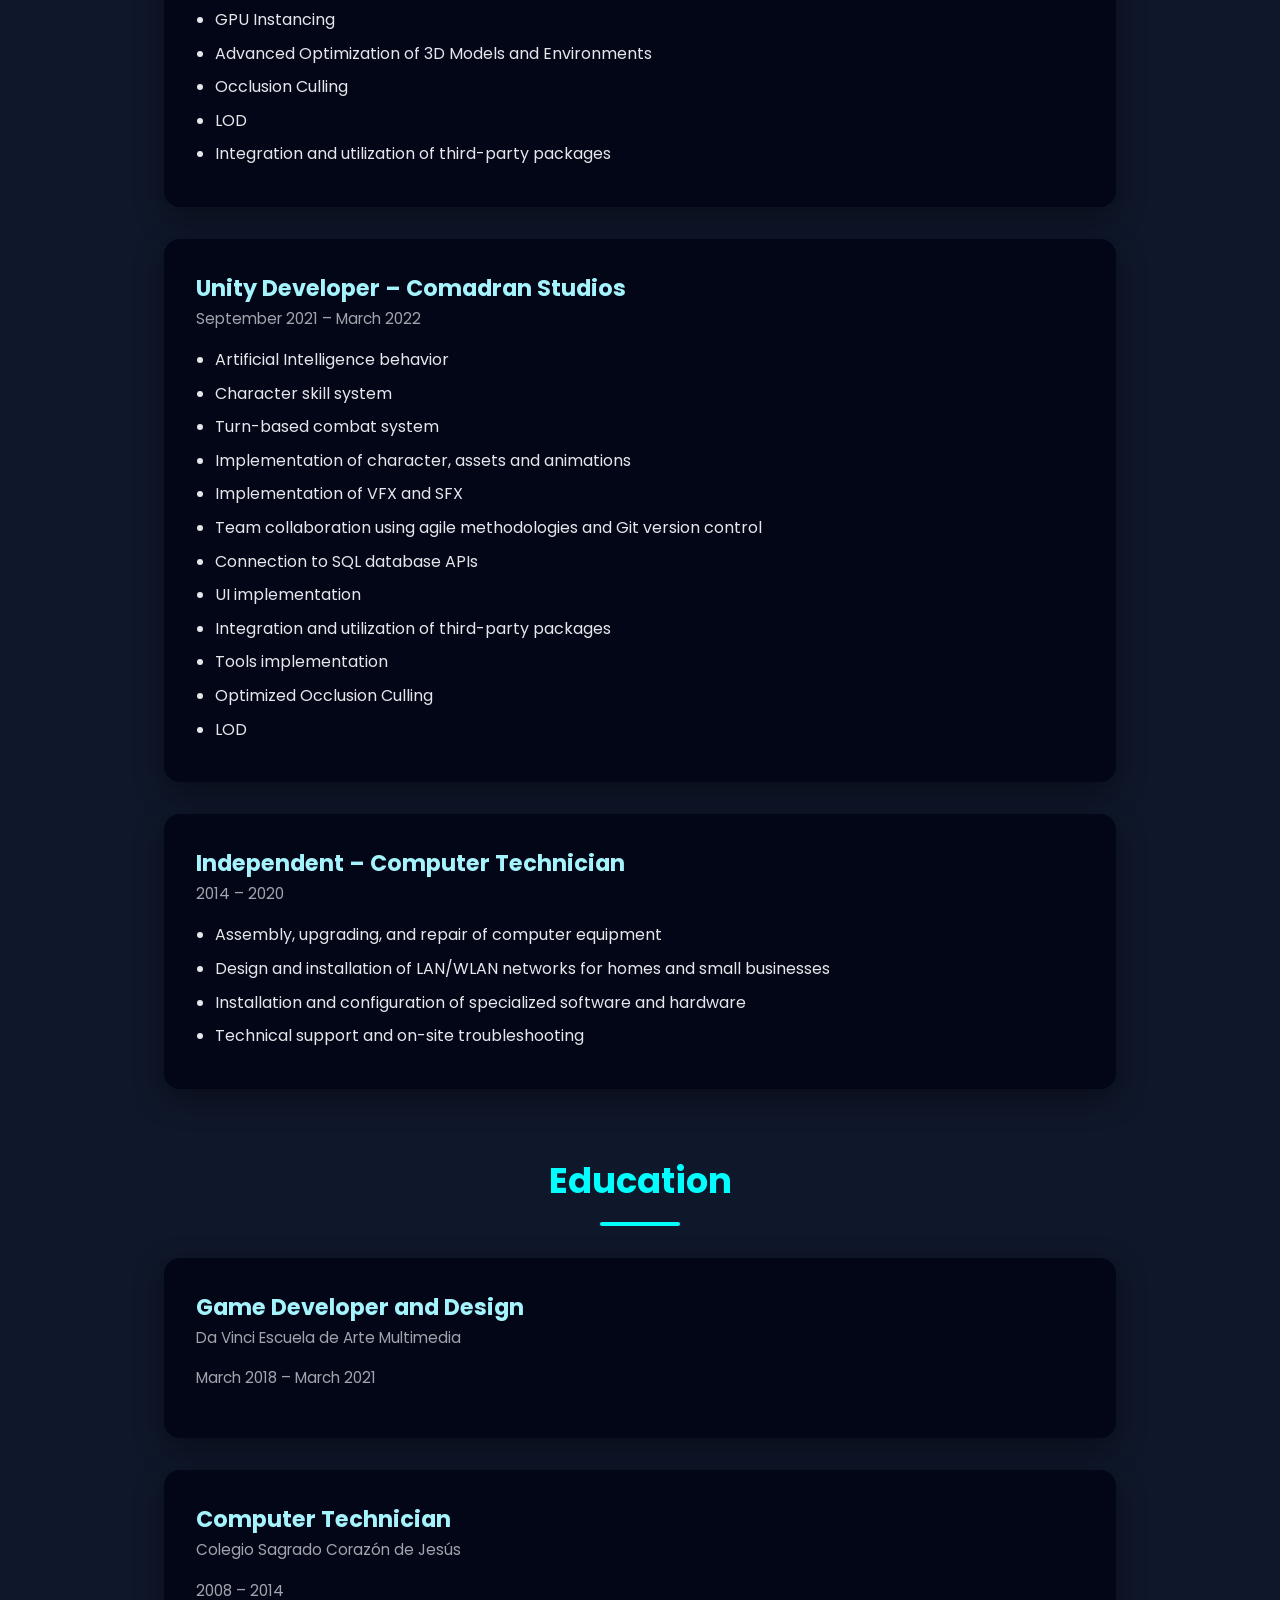
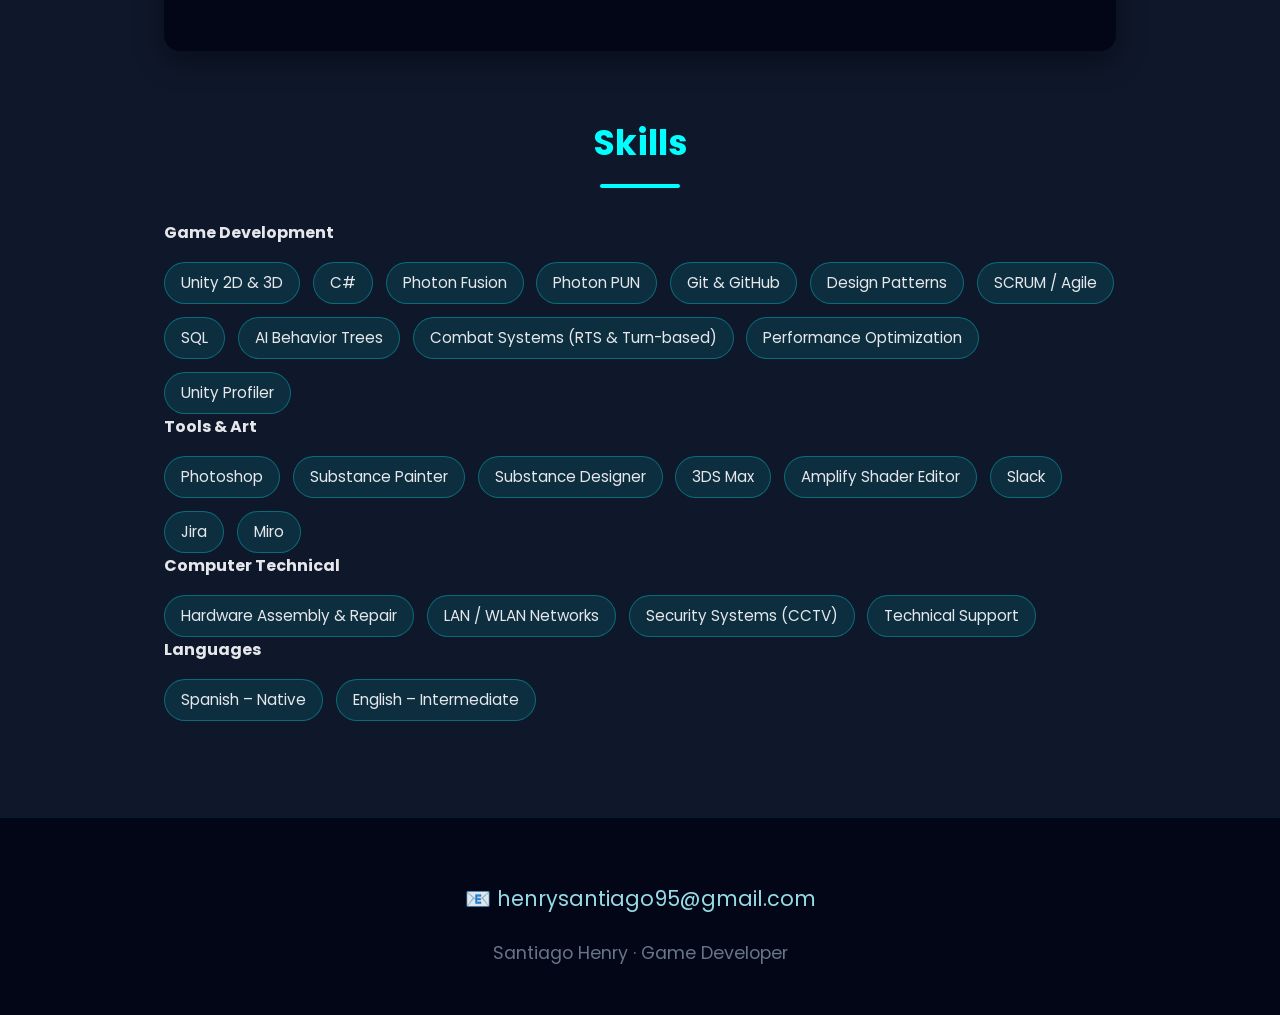
==== commit 1bad4d98: "GG" ====
--- a/index.html
+++ b/index.html
@@ -1,72 +1,279 @@
 <!DOCTYPE html>
-<html lang="es">
+<html lang="en">
 <head>
-  <meta charset="UTF-8">
-  <meta name="viewport" content="width=device-width, initial-scale=1.0">
-  <title>RPG AI - La Aventura Comienza</title>
-  <link rel="stylesheet" href="style.css">
+  <meta charset="UTF-8" />
+  <meta name="viewport" content="width=device-width, initial-scale=1.0" />
+  <title>Santiago Henry | Game Developer</title>
+
+  <link id="theme-kawaii" rel="stylesheet" href="styles-kawaii.css" disabled>
+  <link id="theme-formal" rel="stylesheet" href="styles-formal.css" disabled>
+  <link id="theme-dark" rel="stylesheet" href="styles-dark.css" disabled>
+  <link id="theme-cyberpunk" rel="stylesheet" href="styles-Cyberpunk.css">
+  <link href="https://fonts.googleapis.com/css2?family=Poppins:wght@300;400;600;700&display=swap" rel="stylesheet">
 </head>
 <body>
 
-  <!-- PANTALLA DE CONFIGURACIÓN -->
-  <div id="config-screen" class="screen active">
-    <div class="config-box" id="config-form">
-      <!-- Se genera dinámicamente por JS -->
+<header class="hero" id="hero">
+  <div class="hero-content">
+    <h1>Santiago Henry</h1>
+    <h2>Game Developer</h2>
+    <p>
+      Video Game developer specialized in Unity with over 5 years of experience. 
+      Expert in the implementation of complex combat systems, artificial intelligence, 
+      and performance optimization. Background in multiplayer using Photon Fusion 
+      and agile methodologies. Passionate about creating immersive and technically 
+      robust gaming experiences.
+    </p>
+    <div class="links">
+      <a href="https://www.linkedin.com/in/henry-santiago/" target="_blank">LinkedIn</a>
+      <a href="https://github.com/santihenry" target="_blank">GitHub</a>
     </div>
-  </div>
-
-  <!-- PANTALLA DE JUEGO -->
-  <div id="game-screen" class="screen">
-    <header class="game-header">
-      <h1>La Aventura Comienza</h1>
-    </header>
-
-    <div class="main-container">
-      <!-- Barra Lateral Izquierda -->
-      <aside class="sidebar">
-        <div class="character-card">
-          <h2 id="char-name-sidebar">Eldrin</h2>
-          <div id="character-info"></div>
+   <button id="open-portfolio" class="btn-portfolio">View Portfolio →</button>
+    <p>Contact:</p><p style="margin-top: 2rem; opacity: 0.9;">📧 henrysantiago95@gmail.com</p>
+  </div>
+</header>
+
+<!-- MODAL PORTFOLIO -->
+<div id="portfolio-modal" class="modal">
+  <div class="modal-content">
+    <span class="close">&times;</span>
+    <h3>Projects</h3>
+    
+      <div class="portfolio-grid">
+        <!-- Proyecto Nukrovo -->
+        <div class="portfolio-card">
+          <div class="image-carousel">
+            <div class="carousel-images">
+              <img src="images/nukrovo-4.jpg?" alt="nukrovo">              
+              <img src="images/nukrovo-2.jpg?" alt="nukrovo">
+              <img src="images/nukrovo-3.jpg?" alt="nukrovo">
+              <img src="images/nukrovo-1.jpg?" alt="nukrovo">
+            </div>
+            <button class="carousel-prev">‹</button>
+            <button class="carousel-next">›</button>
+            <div class="carousel-dots"></div>
+          </div>
+          <div class="portfolio-info">
+            <h4>Nukrovo</h4>
+            <p>Development of a character skill system, advanced enemy AI behaviors, level design, game design, and a procedural map generator.
+                3D modeling, texturing of assets, and animations.</p>
+            <div class="tech-tags">
+              <span>Unity</span><span>C#</span><span>AI Behavior Trees</span><span>Substance Painter</span><span>Blender</span><span>StateMachine</span><span>Amplify shader</span>
+            </div>
+            <!--<a href="" class="btn-more" target="_blank">View Details →</a>-->
+          </div>
         </div>
-        
-        <div class="api-box">
-          <label for="api-key-input">🔑 API Key de Gemini</label>
-          <input type="password" id="api-key-input" placeholder="AIzaSy...">
-          <small>Se guarda localmente en tu navegador</small>
+        <!-- Proyecto HolyWar -->
+        <div class="portfolio-card">
+          <div class="image-carousel">
+            <div class="carousel-images">
+              <img src="images/Holy_1.jpg?" alt="HolyWars">
+              <img src="images/Holy_2.jpg?" alt="HolyWars">
+              <img src="images/Holy_3.jpg?" alt="HolyWars">
+              <img src="images/Holy_4.jpg?" alt="HolyWars">
+            </div>
+            <button class="carousel-prev">‹</button>
+            <button class="carousel-next">›</button>
+            <div class="carousel-dots"></div>
+          </div>
+          <div class="portfolio-info">
+            <h4>Holy Wars</h4>
+            <p>Advanced tactical formations, unit AI, GPU Instancing and multiplayer with Photon Fusion.</p>
+            <div class="tech-tags">
+              <span>Unity</span><span>C#</span><span>Photon Fusion</span><span>AI Behavior Trees</span><span>GPU Instancing</span><span>StateMachine</span><span>Amplify shader</span>
+            </div>
+            <a href="https://store.steampowered.com/app/2633410/Holy_War/?l=spanish" class="btn-more" target="_blank">View Details →</a>
+          </div>
+        </div>  
+        <!-- Proyecto Medabots -->
+        <div class="portfolio-card">
+          <div class="image-carousel">
+            <div class="carousel-images">
+              <img src="images/MyBots_1.jpg?" alt="MyBots">
+              <img src="images/MyBots_2.jpg?" alt="MyBots">
+            </div>
+            <button class="carousel-prev">‹</button>
+            <button class="carousel-next">›</button>
+            <div class="carousel-dots"></div>
+          </div>
+          <div class="portfolio-info">
+            <h4>MyBots</h4>
+            <p>Turn-based combat system, Character skill system, Artificial Intelligence behavior</p>
+            <div class="tech-tags">
+              <span>Unity</span><span>C#</span><span>AI Behavior Trees</span><span>Amplify shader</span>
+            </div>
+            <a href="https://mybots.game/" class="btn-more" target="_blank">View Details →</a>
+          </div>
         </div>
-
-        <div class="controls-box">
-          <button id="speech-btn" onclick="toggleSpeech()">🔊 Voz Activada</button>
-          <button class="danger-btn" onclick="resetAll()">Nueva Aventura</button>
+        <!-- Proyecto NitroRunners -->
+        <div class="portfolio-card">
+          <div class="image-carousel">
+            <div class="carousel-images">
+              <img src="images/Nitro-5.jpg?" alt="nitro 1">              
+              <img src="images/Nitro-2.jpg?" alt="nitro 2">
+              <img src="images/Nitro-3.jpg?" alt="nitro 3">
+              <img src="images/Nitro-4.jpg?" alt="nitro 4">
+              <img src="images/Nitro-1.jpg?" alt="nitro 5">
+            </div>
+            <button class="carousel-prev">‹</button>
+            <button class="carousel-next">›</button>
+            <div class="carousel-dots"></div>
+          </div>
+          <div class="portfolio-info">
+            <h4>Nitro Runners</h4>
+            <p>Development of a character skill system, car system, multiplayer with Photon Pun, shaders</p>
+            <div class="tech-tags">
+              <span>Unity</span><span>C#</span><span>AI Behavior Trees</span><span>Substance Painter</span><span>Blender</span><span>StateMachine</span><span>Amplify shader</span>
+            </div>
+            <!--<a href="" class="btn-more" target="_blank">View Details →</a>-->
+          </div>
         </div>
-      </aside>
-
-      <!-- Consola Central de Juego -->
-      <main class="game-console">
-        <div class="welcome-box">
-          <h3>¡Bienvenido!</h3>
-          <p>Escribe una acción o usa los botones de abajo para explorar el entorno.</p>
-        </div>
-
-        <div id="log" class="log-screen"></div>
-
-        <!-- Botones de Acción Rápida -->
-        <div class="quick-actions">
-          <button onclick="quickAction('Mirar alrededor')">👀 Mirar alrededor</button>
-          <button onclick="quickAction('Avanzar')">🏃 Avanzar</button>
-          <button onclick="quickAction('Explorar')">🔍 Explorar</button>
-          <button onclick="quickAction('Buscar objetos')">🎒 Buscar objetos</button>
-        </div>
-
-        <!-- Barra de Entrada de Texto -->
-        <div class="input-area">
-          <input type="text" id="action-input" placeholder='Ej: "entrar a la cueva", "hablar con el guardia", "atacar al goblin"...' onkeydown="if(event.key==='Enter') sendAction()">
-          <button class="send-btn" onclick="sendAction()">Enviar Acción</button>
-        </div>
-      </main>
+      </div>
     </div>
   </div>
-
-  <script src="game.js"></script>
+</div>
+
+<section class="section">
+  <h3>Work Experience</h3>
+
+  <div class="card">
+    <h4>Technical Support – Bosi Hermanos</h4>
+    <span>July 2023 – Present</span>
+    <ul>
+      <li>Maintenance and repair of the company´s computers equipment</li>
+      <li>Preventive and corrective maintenance of specialized automotive scanners</li>
+      <li>Installation, configuration, and maintenance of security camera systems</li>
+      <li>Technical support for users and troubleshooting hardware/software issues</li>
+    </ul>
+  </div>
+
+  <div class="card">
+    <h4>Unity Developer – Cosmic Real Studios</h4>
+    <span>April 2022 – May 2023</span>
+    <ul>
+      <li>Development and implementation of an RTS combat system with advanced tactical formations</li>
+      <li>Programming units behaviors and artificial intelligence</li>      
+      <li>Implementation of multiplayer networking using Photon Fusion</li>
+      <li>Implementation of 3D characters and animations</li>
+      <li>Implementation of VFX and shaders</li>
+      <li>Team collaboration using agile methodologies and Git version control</li>
+      <li>Performance optimization using the Unity Profiler</li>
+      <li>GPU Instancing</li>
+      <li>Advanced Optimization of 3D Models and Environments</li>
+      <li>Occlusion Culling</li>
+      <li>LOD</li>
+      <li>Integration and utilization of third-party packages</li>
+    </ul>
+  </div>
+
+  <div class="card">
+    <h4>Unity Developer – Comadran Studios</h4>
+    <span>September 2021 – March 2022</span>
+    <ul>
+      <li>Artificial Intelligence behavior</li>
+      <li>Character skill system</li>
+      <li>Turn-based combat system</li>
+      <li>Implementation of character, assets and animations</li>
+      <li>Implementation of VFX and SFX</li>
+      <li>Team collaboration using agile methodologies and Git version control</li>
+      <li>Connection to SQL database APIs</li>
+      <li>UI implementation</li>
+      <li>Integration and utilization of third-party packages</li>
+      <li>Tools implementation</li>
+      <li>Optimized Occlusion Culling</li>
+      <li>LOD</li>
+    </ul>
+  </div>
+
+  <div class="card">
+    <h4>Independent – Computer Technician</h4>
+    <span>2014 – 2020</span>
+    <ul>
+      <li>Assembly, upgrading, and repair of computer equipment</li>
+      <li>Design and installation of LAN/WLAN networks for homes and small businesses</li>
+      <li>Installation and configuration of specialized software and hardware</li>
+      <li>Technical support and on-site troubleshooting</li>
+    </ul>
+  </div>
+</section>
+
+<section class="section">
+  <h3>Education</h3>
+  <div class="card">
+    <h4>Game Developer and Design</h4>
+    <span>Da Vinci Escuela de Arte Multimedia</span>
+    <span>March 2018 – March 2021</span>
+  </div>
+  <div class="card">
+    <h4>Computer Technician</h4>
+    <span>Colegio Sagrado Corazón de Jesús</span>
+    <span>2008 – 2014</span>
+  </div>
+</section>
+
+<section class="section">
+  <h3>Skills</h3>
+
+  <h4>Game Development</h4>
+  <div class="skills">
+    <span>Unity 2D & 3D</span>
+    <span>C#</span>
+    <span>Photon Fusion</span>
+    <span>Photon PUN</span>
+    <span>Git & GitHub</span>
+    <span>Design Patterns</span>
+    <span>SCRUM / Agile</span>
+    <span>SQL</span>
+    <span>AI Behavior Trees</span>
+    <span>Combat Systems (RTS & Turn-based)</span>
+    <span>Performance Optimization</span>
+    <span>Unity Profiler</span>
+  </div>
+
+  <h4>Tools & Art</h4>
+  <div class="skills">
+    <span>Photoshop</span>
+    <span>Substance Painter</span>
+    <span>Substance Designer</span>
+    <span>3DS Max</span>
+    <span>Amplify Shader Editor</span>
+    <span>Slack</span>
+    <span>Jira</span>
+    <span>Miro</span>
+  </div>
+
+  <h4>Computer Technical</h4>
+  <div class="skills">
+    <span>Hardware Assembly & Repair</span>
+    <span>LAN / WLAN Networks</span>
+    <span>Security Systems (CCTV)</span>
+    <span>Technical Support</span>
+  </div>
+
+  <h4>Languages</h4>
+  <div class="skills">
+    <span>Spanish – Native</span>
+    <span>English – Intermediate</span>
+  </div>
+</section>
+
+<footer class="footer">
+  <div class="footer-content">
+    <p class="email">henrysantiago95@gmail.com</p>
+    <p class="signature">Santiago Henry · Game Developer</p>
+  </div>
+</footer>
+
+<div id="theme-switcher" class="theme-switcher">
+  <button id="theme-button" class="theme-button" title="Cambiar tema">⚙️</button>
+  <div id="theme-menu" class="theme-menu">
+    <button data-theme="kawaii">🌸</button>
+    <button data-theme="formal">💼</button>
+    <button data-theme="cyberpunk">⚡</button>
+    <button data-theme="dark">🌑</button>
+  </div>
+</div>
+
+<script src="script.js"></script>
 </body>
-</html>
+</html>
--- a/styles-kawaii.css
+++ b/styles-kawaii.css
@@ -0,0 +1,474 @@
+* {
+  margin: 0;
+  padding: 0;
+  box-sizing: border-box;
+  font-family: 'Poppins', sans-serif;
+}
+
+body {
+  background: #f5f0fa; /* Fondo lila muy suave, cálido y cozy */
+  color: #4a4a68;
+  line-height: 1.7;
+  min-height: 100vh;
+}
+
+.hero {
+  text-align: center;
+  padding: 8rem 1rem 6rem;
+  background: linear-gradient(135deg, #fceffc 0%, #f5f0fa 50%, #f0f3ff 100%);
+  border-bottom: 1px solid #e6d6fc;
+}
+
+.hero-content {
+  max-width: 900px;
+  margin: 0 auto;
+}
+
+.hero h1 {
+  font-size: 3.6rem;
+  font-weight: 700;
+  color: #a855a8;
+  margin-bottom: 0.5rem;
+  text-shadow: 0 2px 10px rgba(207, 147, 223, 0.15);
+}
+
+.hero h2 {
+  font-size: 1.9rem;
+  font-weight: 500;
+  color: #c78ad0;
+  margin-bottom: 1.5rem;
+}
+
+.hero p {
+  max-width: 720px;
+  margin: 0 auto 2rem;
+  font-size: 1.12rem;
+  color: #6b7280;
+}
+
+.links {
+  margin: 2.5rem 0;
+}
+
+.links a {
+  margin: 0 1rem;
+  text-decoration: none;
+  color: #c78ad0;
+  font-weight: 600;
+  padding: 0.6rem 1.2rem;
+  border: 2px solid #e59be9;
+  border-radius: 50px;
+  transition: all 0.4s ease;
+  background: rgba(229, 155, 233, 0.1);
+}
+
+.links a:hover {
+  background: #e59be9;
+  color: white;
+  transform: translateY(-3px);
+  box-shadow: 0 8px 25px rgba(229, 155, 233, 0.3);
+}
+
+.btn-portfolio {
+  margin-top: 2.5rem;
+  padding: 1rem 2.5rem;
+  font-size: 1.1rem;
+  background: linear-gradient(135deg, #e59be9, #c78ad0);
+  color: white;
+  border: none;
+  border-radius: 50px;
+  cursor: pointer;
+  transition: all 0.4s ease;
+  box-shadow: 0 6px 20px rgba(229, 155, 233, 0.25);
+}
+
+.btn-portfolio:hover {
+  transform: translateY(-4px);
+  box-shadow: 0 12px 35px rgba(229, 155, 233, 0.35);
+}
+
+/* Modal */
+.modal {
+  display: none;
+  position: fixed;
+  z-index: 1000;
+  left: 0; top: 0;
+  width: 100%; height: 100%;
+  background-color: rgba(0,0,0,0.4);
+  align-items: center;
+  justify-content: center;
+  padding: 1rem;
+}
+
+.modal-content {
+  background: #ffffff;
+  padding: 3rem 2rem 2.5rem;
+  border-radius: 20px;
+  width: 95%;
+  max-width: 1300px;
+  max-height: 90vh;
+  overflow-y: auto;
+  box-shadow: 0 20px 60px rgba(229, 155, 233, 0.18);
+  border: 1px solid #e6d6fc;
+}
+
+.close {
+  position: absolute;
+  top: 15px;
+  right: 30px;
+  color: #c78ad0;
+  font-size: 40px;
+  cursor: pointer;
+  transition: all 0.3s;
+}
+
+.close:hover {
+  color: #a855a8;
+  transform: scale(1.1);
+}
+
+.modal-content h3 {
+  font-size: 2.3rem;
+  text-align: center;
+  color: #a855a8;
+  margin-bottom: 2.5rem;
+  position: relative;
+}
+
+.modal-content h3::after {
+  content: '';
+  width: 90px;
+  height: 5px;
+  background: linear-gradient(90deg, #e59be9, #c78ad0);
+  display: block;
+  margin: 1rem auto 0;
+  border-radius: 3px;
+}
+
+.portfolio-grid {
+  display: grid;
+  grid-template-columns: repeat(auto-fit, minmax(320px, 1fr));
+  gap: 2rem;
+}
+
+.portfolio-card {
+  background: #ffffff;
+  border: 1px solid #e6d6fc;
+  border-radius: 20px;
+  overflow: hidden;
+  transition: all 0.4s ease;
+  display: flex;
+  flex-direction: column;
+}
+
+.portfolio-card:hover {
+  transform: translateY(-12px);
+  box-shadow: 0 20px 50px rgba(229, 155, 233, 0.2);
+  border-color: #e59be9;
+}
+
+.image-carousel {
+  position: relative;
+  overflow: hidden;
+  height: 240px;
+  border-radius: 20px 20px 0 0;
+}
+
+.carousel-images {
+  display: flex;
+  width: 100%;
+  height: 100%;
+  transition: transform 0.5s ease;
+}
+
+.carousel-images img {
+  width: 100%;
+  height: 100%;
+  object-fit: cover;
+  flex-shrink: 0;
+}
+
+.carousel-prev,
+.carousel-next {
+  position: absolute;
+  top: 50%;
+  transform: translateY(-50%);
+  background: rgba(165, 85, 168, 0.7);
+  color: white;
+  border: none;
+  width: 40px;
+  height: 40px;
+  border-radius: 50%;
+  font-size: 24px;
+  cursor: pointer;
+  opacity: 0;
+  transition: all 0.3s ease;
+  z-index: 10;
+}
+
+.carousel-prev { left: 15px; }
+.carousel-next { right: 15px; }
+
+.image-carousel:hover .carousel-prev,
+.image-carousel:hover .carousel-next {
+  opacity: 1;
+}
+
+.carousel-prev:hover,
+.carousel-next:hover {
+  background: #a855a8;
+  transform: translateY(-50%) scale(1.1);
+}
+
+.carousel-dots {
+  position: absolute;
+  bottom: 12px;
+  left: 50%;
+  transform: translateX(-50%);
+  display: flex;
+  gap: 8px;
+}
+
+.carousel-dots span {
+  width: 10px;
+  height: 10px;
+  background: rgba(255, 255, 255, 0.6);
+  border-radius: 50%;
+  transition: all 0.3s ease;
+}
+
+.carousel-dots span.active {
+  background: #e59be9;
+  width: 12px;
+  height: 12px;
+  box-shadow: 0 0 10px rgba(229, 155, 233, 0.7);
+}
+
+.portfolio-info {
+  padding: 1.8rem;
+  flex-grow: 1;
+}
+
+.portfolio-info h4 {
+  font-size: 1.45rem;
+  color: #a855a8;
+  margin-bottom: 0.8rem;
+}
+
+.portfolio-info p {
+  color: #6b7280;
+  margin-bottom: 1.2rem;
+}
+
+.tech-tags {
+  display: flex;
+  flex-wrap: wrap;
+  gap: 0.6rem;
+  margin-bottom: 1.2rem;
+}
+
+.tech-tags span {
+  background: linear-gradient(135deg, #fce7f3, #f3e8ff);
+  color: #a855a8;
+  padding: 0.5rem 1.1rem;
+  border-radius: 30px;
+  font-size: 0.9rem;
+  font-weight: 500;
+  border: 1px solid #e6d6fc;
+}
+
+.btn-more {
+  color: #c78ad0;
+  text-decoration: none;
+  font-weight: 600;
+}
+
+.btn-more:hover {
+  color: #a855a8;
+  text-decoration: underline;
+}
+
+/* Secciones generales */
+.section {
+  max-width: 1000px;
+  margin: 5rem auto;
+  padding: 0 1.5rem;
+}
+
+.section h3 {
+  font-size: 2.1rem;
+  margin-bottom: 2.5rem;
+  color: #a855a8;
+  text-align: center;
+  position: relative;
+}
+
+.section h3::after {
+  content: '';
+  width: 90px;
+  height: 5px;
+  background: linear-gradient(90deg, #e59be9, #c78ad0);
+  display: block;
+  margin: 1rem auto 0;
+  border-radius: 3px;
+}
+
+.card {
+  background: #ffffff;
+  padding: 2.3rem;
+  border: 1px solid #e6d6fc;
+  border-radius: 20px;
+  margin-bottom: 2rem;
+  transition: all 0.4s ease;
+}
+
+.card:hover {
+  border-color: #e59be9;
+  box-shadow: 0 15px 40px rgba(229, 155, 233, 0.15);
+}
+
+.card h4 {
+  font-size: 1.35rem;
+  color: #a855a8;
+  margin-bottom: 0.6rem;
+}
+
+.card span {
+  font-size: 0.95rem;
+  color: #9ca3af;
+  display: block;
+  margin-bottom: 1.2rem;
+}
+
+.card ul {
+  padding-left: 1.4rem;
+  color: #6b7280;
+}
+
+.card li {
+  margin-bottom: 0.7rem;
+}
+
+.skills {
+  display: flex;
+  flex-wrap: wrap;
+  gap: 0.8rem;
+  margin-top: 1.2rem;
+}
+
+.skills span {
+  background: linear-gradient(135deg, #fce7f3, #f3e8ff);
+  color: #a855a8;
+  padding: 0.6rem 1.3rem;
+  border-radius: 30px;
+  font-size: 0.95rem;
+  font-weight: 500;
+  transition: all 0.3s ease;
+  border: 1px solid #e6d6fc;
+}
+
+.skills span:hover {
+  background: #e59be9;
+  color: white;
+  transform: scale(1.05);
+}
+
+.footer {
+  text-align: center;
+  padding: 4rem 1rem 3rem;
+  background: linear-gradient(135deg, #fceffc, #f5f0fa);
+  border-top: 1px solid #e6d6fc;
+  color: #6b7280;
+}
+
+.email {
+  font-size: 1.3rem;
+  margin-bottom: 1rem;
+  color: #a855a8;
+}
+
+.email::before {
+  content: "📧 ";
+}
+
+.signature {
+  font-size: 1.05rem;
+  color: #9ca3af;
+}
+
+.theme-switcher {
+  position: fixed;
+  bottom: 20px;
+  right: 20px;
+  z-index: 9999;
+}
+
+.theme-button {
+  background: rgba(0, 0, 0, 0.4);
+  color: white;
+  border: none;
+  width: 50px;
+  height: 50px;
+  border-radius: 50%;
+  font-size: 24px;
+  cursor: pointer;
+  box-shadow: 0 4px 15px rgba(0, 0, 0, 0.3);
+  backdrop-filter: blur(5px);
+  transition: all 0.3s ease;
+}
+
+.theme-button:hover {
+  transform: scale(1.1) rotate(30deg);
+  background: rgba(0, 0, 0, 0.6);
+}
+
+.theme-menu {
+  position: absolute;
+  bottom: 60px;
+  right: 0;
+  background: rgba(0, 0, 0, 0.8);
+  backdrop-filter: blur(10px);
+  border-radius: 12px;
+  padding: 10px;
+  display: none;
+  flex-direction: column;
+  gap: 8px;
+  min-width: 180px;
+  box-shadow: 0 8px 30px rgba(0, 0, 0, 0.4);
+}
+
+.theme-menu button {
+  background: transparent;
+  color: white;
+  border: none;
+  padding: 10px 14px;
+  text-align: left;
+  border-radius: 8px;
+  cursor: pointer;
+  font-size: 14px;
+  transition: all 0.3s ease;
+}
+
+.theme-menu button:hover {
+  background: rgba(255, 255, 255, 0.2);
+}
+
+.theme-menu button.active {
+  background: rgba(255, 255, 255, 0.3);
+  font-weight: bold;
+}
+
+/* Mostrar menú al abrir */
+.theme-switcher.open .theme-menu {
+  display: flex;
+}
+
+/* Responsive */
+@media (max-width: 768px) {
+  .hero h1 { font-size: 3rem; }
+  .hero h2 { font-size: 1.6rem; }
+  .hero p { font-size: 1rem; }
+  .links a { display: block; margin: 1rem auto; max-width: 280px; }
+  .portfolio-grid { grid-template-columns: 1fr; }
+  .image-carousel { height: 200px; }
+}
--- a/styles-formal.css
+++ b/styles-formal.css
@@ -0,0 +1,479 @@
+* {
+  margin: 0;
+  padding: 0;
+  box-sizing: border-box;
+  font-family: 'Poppins', sans-serif;
+}
+
+body {
+  background: #ffffff;
+  color: #1f2937;
+  line-height: 1.7;
+  min-height: 100vh;
+}
+
+.hero {
+  text-align: center;
+  padding: 9rem 1rem 7rem;
+  background: #ffffff;
+  border-bottom: 1px solid #e5e7eb;
+}
+
+.hero-content {
+  max-width: 900px;
+  margin: 0 auto;
+}
+
+.hero h1 {
+  font-size: 3.8rem;
+  font-weight: 700;
+  color: #111827;
+  margin-bottom: 0.8rem;
+  letter-spacing: -0.5px;
+}
+
+.hero h2 {
+  font-size: 1.9rem;
+  font-weight: 500;
+  color: #2563eb;
+  margin-bottom: 1.5rem;
+}
+
+.hero p {
+  max-width: 740px;
+  margin: 0 auto 2.5rem;
+  font-size: 1.15rem;
+  color: #4b5563;
+}
+
+.links {
+  margin: 2.5rem 0;
+}
+
+.links a {
+  margin: 0 1rem;
+  text-decoration: none;
+  color: #2563eb;
+  font-weight: 600;
+  padding: 0.7rem 1.8rem;
+  border: 2px solid #2563eb;
+  border-radius: 8px;
+  transition: all 0.3s ease;
+}
+
+.links a:hover {
+  background: #2563eb;
+  color: white;
+}
+
+.btn-portfolio {
+  margin-top: 2.5rem;
+  padding: 1rem 2.8rem;
+  font-size: 1.1rem;
+  background: #2563eb;
+  color: white;
+  border: none;
+  border-radius: 8px;
+  cursor: pointer;
+  font-weight: 600;
+  transition: all 0.3s ease;
+}
+
+.btn-portfolio:hover {
+  background: #1d4ed8;
+  transform: translateY(-2px);
+  box-shadow: 0 8px 25px rgba(37, 99, 235, 0.15);
+}
+
+/* Modal */
+.modal {
+  display: none;
+  position: fixed;
+  z-index: 1000;
+  left: 0; top: 0;
+  width: 100%; height: 100%;
+  background-color: rgba(0,0,0,0.5);
+  align-items: center;
+  justify-content: center;
+  padding: 1rem;
+}
+
+.modal-content {
+  background: white;
+  padding: 3.5rem 2.5rem 2.5rem;
+  border-radius: 12px;
+  width: 95%;
+  max-width: 1300px;
+  max-height: 90vh;
+  overflow-y: auto;
+  box-shadow: 0 25px 50px rgba(0,0,0,0.08);
+}
+
+.close {
+  position: absolute;
+  top: 20px;
+  right: 35px;
+  color: #6b7280;
+  font-size: 42px;
+  cursor: pointer;
+  transition: color 0.3s;
+}
+
+.close:hover {
+  color: #2563eb;
+}
+
+.modal-content h3 {
+  font-size: 2.4rem;
+  text-align: center;
+  color: #111827;
+  margin-bottom: 3rem;
+  font-weight: 600;
+}
+
+.modal-content h3::after {
+  content: '';
+  width: 80px;
+  height: 4px;
+  background: #2563eb;
+  display: block;
+  margin: 1.2rem auto 0;
+  border-radius: 2px;
+}
+
+.portfolio-grid {
+  display: grid;
+  grid-template-columns: repeat(auto-fit, minmax(340px, 1fr));
+  gap: 2.5rem;
+}
+
+.portfolio-card {
+  background: white;
+  border: 1px solid #e5e7eb;
+  border-radius: 12px;
+  overflow: hidden;
+  transition: all 0.4s ease;
+  display: flex;
+  flex-direction: column;
+  box-shadow: 0 1px 3px rgba(0,0,0,0.05);
+}
+
+.portfolio-card:hover {
+  transform: translateY(-8px);
+  box-shadow: 0 20px 40px rgba(0,0,0,0.08);
+  border-color: #2563eb;
+}
+
+/* Carrusel */
+.image-carousel {
+  position: relative;
+  overflow: hidden;
+  height: 240px;
+}
+
+.carousel-images {
+  display: flex;
+  width: 100%;
+  height: 100%;
+  transition: transform 0.5s ease;
+}
+
+.carousel-images img {
+  width: 100%;
+  height: 100%;
+  object-fit: cover;
+  flex-shrink: 0;
+}
+
+.carousel-prev,
+.carousel-next {
+  position: absolute;
+  top: 50%;
+  transform: translateY(-50%);
+  background: rgba(255, 255, 255, 0.9);
+  color: #1f2937;
+  border: none;
+  width: 40px;
+  height: 40px;
+  border-radius: 50%;
+  font-size: 20px;
+  cursor: pointer;
+  opacity: 0;
+  transition: all 0.3s ease;
+  box-shadow: 0 2px 8px rgba(0,0,0,0.1);
+  z-index: 10;
+}
+
+.carousel-prev { left: 16px; }
+.carousel-next { right: 16px; }
+
+.image-carousel:hover .carousel-prev,
+.image-carousel:hover .carousel-next {
+  opacity: 1;
+}
+
+.carousel-prev:hover,
+.carousel-next:hover {
+  background: #2563eb;
+  color: white;
+}
+
+.carousel-dots {
+  position: absolute;
+  bottom: 14px;
+  left: 50%;
+  transform: translateX(-50%);
+  display: flex;
+  gap: 8px;
+}
+
+.carousel-dots span {
+  width: 9px;
+  height: 9px;
+  background: rgba(255, 255, 255, 0.7);
+  border-radius: 50%;
+  transition: all 0.3s ease;
+}
+
+.carousel-dots span.active {
+  background: #2563eb;
+  width: 11px;
+  height: 11px;
+}
+
+.portfolio-info {
+  padding: 2rem;
+  flex-grow: 1;
+  display: flex;
+  flex-direction: column;
+}
+
+.portfolio-info h4 {
+  font-size: 1.5rem;
+  color: #111827;
+  margin-bottom: 0.8rem;
+  font-weight: 600;
+}
+
+.portfolio-info p {
+  color: #4b5563;
+  margin-bottom: 1.2rem;
+  flex-grow: 1;
+}
+
+.tech-tags {
+  display: flex;
+  flex-wrap: wrap;
+  gap: 0.7rem;
+  margin-bottom: 1.4rem;
+}
+
+.tech-tags span {
+  background: #f3f4f6;
+  color: #374151;
+  padding: 0.5rem 1rem;
+  border-radius: 6px;
+  font-size: 0.9rem;
+  font-weight: 500;
+  border: 1px solid #e5e7eb;
+}
+
+.btn-more {
+  color: #2563eb;
+  text-decoration: none;
+  font-weight: 600;
+  margin-top: auto;
+}
+
+.btn-more:hover {
+  text-decoration: underline;
+}
+
+/* Secciones */
+.section {
+  max-width: 1000px;
+  margin: 6rem auto;
+  padding: 0 1.5rem;
+}
+
+.section h3 {
+  font-size: 2.2rem;
+  margin-bottom: 3rem;
+  color: #111827;
+  text-align: center;
+  font-weight: 600;
+  position: relative;
+}
+
+.section h3::after {
+  content: '';
+  width: 70px;
+  height: 4px;
+  background: #2563eb;
+  display: block;
+  margin: 1rem auto 0;
+  border-radius: 2px;
+}
+
+.card {
+  background: white;
+  padding: 2.5rem;
+  border: 1px solid #e5e7eb;
+  border-radius: 12px;
+  margin-bottom: 2.5rem;
+  transition: all 0.4s ease;
+  box-shadow: 0 1px 3px rgba(0,0,0,0.05);
+}
+
+.card:hover {
+  box-shadow: 0 15px 35px rgba(0,0,0,0.06);
+  border-color: #2563eb;
+}
+
+.card h4 {
+  font-size: 1.4rem;
+  color: #111827;
+  margin-bottom: 0.6rem;
+  font-weight: 600;
+}
+
+.card span {
+  font-size: 1rem;
+  color: #6b7280;
+  display: block;
+  margin-bottom: 1.2rem;
+  font-weight: 500;
+}
+
+.card ul {
+  padding-left: 1.4rem;
+  color: #4b5563;
+}
+
+.card li {
+  margin-bottom: 0.8rem;
+}
+
+.skills {
+  display: flex;
+  flex-wrap: wrap;
+  gap: 0.9rem;
+  margin-top: 1.2rem;
+}
+
+.skills span {
+  background: #f3f4f6;
+  color: #374151;
+  padding: 0.7rem 1.3rem;
+  border-radius: 8px;
+  font-size: 0.95rem;
+  font-weight: 500;
+  border: 1px solid #e5e7eb;
+  transition: all 0.3s ease;
+}
+
+.skills span:hover {
+  background: #2563eb;
+  color: white;
+  border-color: #2563eb;
+}
+
+.footer {
+  text-align: center;
+  padding: 5rem 1rem 4rem;
+  background: #f9fafb;
+  border-top: 1px solid #e5e7eb;
+  color: #4b5563;
+}
+
+.email {
+  font-size: 1.3rem;
+  margin-bottom: 1rem;
+  color: #111827;
+  font-weight: 500;
+}
+
+.email::before {
+  content: "📧 ";
+}
+
+.signature {
+  font-size: 1.1rem;
+  color: #6b7280;
+}
+
+.theme-switcher {
+  position: fixed;
+  bottom: 20px;
+  right: 20px;
+  z-index: 9999;
+}
+
+.theme-button {
+  background: rgba(0, 0, 0, 0.4);
+  color: white;
+  border: none;
+  width: 50px;
+  height: 50px;
+  border-radius: 50%;
+  font-size: 24px;
+  cursor: pointer;
+  box-shadow: 0 4px 15px rgba(0, 0, 0, 0.3);
+  backdrop-filter: blur(5px);
+  transition: all 0.3s ease;
+}
+
+.theme-button:hover {
+  transform: scale(1.1) rotate(30deg);
+  background: rgba(0, 0, 0, 0.6);
+}
+
+.theme-menu {
+  position: absolute;
+  bottom: 60px;
+  right: 0;
+  background: rgba(0, 0, 0, 0.8);
+  backdrop-filter: blur(10px);
+  border-radius: 12px;
+  padding: 10px;
+  display: none;
+  flex-direction: column;
+  gap: 8px;
+  min-width: 180px;
+  box-shadow: 0 8px 30px rgba(0, 0, 0, 0.4);
+}
+
+.theme-menu button {
+  background: transparent;
+  color: white;
+  border: none;
+  padding: 10px 14px;
+  text-align: left;
+  border-radius: 8px;
+  cursor: pointer;
+  font-size: 14px;
+  transition: all 0.3s ease;
+}
+
+.theme-menu button:hover {
+  background: rgba(255, 255, 255, 0.2);
+}
+
+.theme-menu button.active {
+  background: rgba(255, 255, 255, 0.3);
+  font-weight: bold;
+}
+
+/* Mostrar menú al abrir */
+.theme-switcher.open .theme-menu {
+  display: flex;
+}
+
+/* Responsive */
+@media (max-width: 768px) {
+  .hero h1 { font-size: 3rem; }
+  .hero h2 { font-size: 1.6rem; }
+  .links a { display: block; margin: 1rem auto; max-width: 300px; }
+  .portfolio-grid { grid-template-columns: 1fr; }
+  .image-carousel { height: 220px; }
+}
--- a/styles-dark.css
+++ b/styles-dark.css
@@ -0,0 +1,469 @@
+* {
+  margin: 0;
+  padding: 0;
+  box-sizing: border-box;
+  font-family: 'Poppins', sans-serif;
+}
+
+body {
+  background: #121212;
+  color: #e0d0f0;
+  line-height: 1.7;
+  min-height: 100vh;
+}
+
+.hero {
+  text-align: center;
+  padding: 8rem 1rem 6rem;
+  background: linear-gradient(135deg, #1a1a2e 0%, #16213e 50%, #2a1a4e 100%);
+  border-bottom: 1px solid #4a1a8b;
+}
+
+.hero h1 {
+  font-size: 3.6rem;
+  font-weight: 700;
+  color: #c78aff;
+  margin-bottom: 0.5rem;
+  text-shadow: 0 2px 15px rgba(167, 85, 247, 0.4);
+}
+
+.hero h2 {
+  font-size: 1.9rem;
+  font-weight: 500;
+  color: #a855f7;
+  margin-bottom: 1.5rem;
+}
+
+.hero p {
+  max-width: 720px;
+  margin: 0 auto 2rem;
+  font-size: 1.12rem;
+  color: #b0b0d0;
+}
+
+.links {
+  margin: 2.5rem 0;
+}
+
+.links a {
+  margin: 0 1rem;
+  text-decoration: none;
+  color: #c78aff;
+  font-weight: 600;
+  padding: 0.6rem 1.2rem;
+  border: 2px solid #9333ea;
+  border-radius: 50px;
+  background: rgba(167, 85, 247, 0.15);
+  transition: all 0.4s ease;
+}
+
+.links a:hover {
+  background: #9333ea;
+  color: white;
+  transform: translateY(-3px);
+  box-shadow: 0 8px 25px rgba(147, 51, 234, 0.5);
+}
+
+.btn-portfolio {
+  margin-top: 2.5rem;
+  padding: 1rem 2.5rem;
+  font-size: 1.1rem;
+  background: linear-gradient(135deg, #9333ea, #a855f7);
+  color: white;
+  border: none;
+  border-radius: 50px;
+  cursor: pointer;
+  transition: all 0.4s ease;
+  box-shadow: 0 6px 20px rgba(147, 51, 234, 0.4);
+}
+
+.btn-portfolio:hover {
+  transform: translateY(-4px);
+  box-shadow: 0 12px 35px rgba(147, 51, 234, 0.6);
+}
+
+/* Modal */
+.modal {
+  display: none;
+  position: fixed;
+  z-index: 1000;
+  left: 0; top: 0;
+  width: 100%; height: 100%;
+  background-color: rgba(0,0,0,0.7);
+  align-items: center;
+  justify-content: center;
+  padding: 1rem;
+}
+
+.modal-content {
+  background: #1a1a2e;
+  padding: 3rem 2rem 2.5rem;
+  border-radius: 20px;
+  width: 95%;
+  max-width: 1300px;
+  max-height: 90vh;
+  overflow-y: auto;
+  box-shadow: 0 20px 60px rgba(0, 0, 0, 0.6);
+  border: 1px solid #4a1a8b;
+}
+
+.close {
+  position: absolute;
+  top: 15px;
+  right: 30px;
+  color: #c78aff;
+  font-size: 40px;
+  cursor: pointer;
+  transition: all 0.3s;
+}
+
+.close:hover {
+  color: #e59bff;
+  transform: scale(1.1);
+}
+
+.modal-content h3 {
+  font-size: 2.3rem;
+  text-align: center;
+  color: #c78aff;
+  margin-bottom: 2.5rem;
+  position: relative;
+}
+
+.modal-content h3::after {
+  content: '';
+  width: 90px;
+  height: 5px;
+  background: linear-gradient(90deg, #9333ea, #a855f7);
+  display: block;
+  margin: 1rem auto 0;
+  border-radius: 3px;
+}
+
+.portfolio-grid {
+  display: grid;
+  grid-template-columns: repeat(auto-fit, minmax(320px, 1fr));
+  gap: 2rem;
+}
+
+.portfolio-card {
+  background: #1a1a2e;
+  border: 1px solid #4a1a8b;
+  border-radius: 20px;
+  overflow: hidden;
+  transition: all 0.4s ease;
+  display: flex;
+  flex-direction: column;
+}
+
+.portfolio-card:hover {
+  transform: translateY(-12px);
+  box-shadow: 0 20px 50px rgba(147, 51, 234, 0.4);
+  border-color: #a855f7;
+}
+
+.image-carousel {
+  position: relative;
+  overflow: hidden;
+  height: 240px;
+  border-radius: 20px 20px 0 0;
+}
+
+.carousel-images {
+  display: flex;
+  width: 100%;
+  height: 100%;
+  transition: transform 0.5s ease;
+}
+
+.carousel-images img {
+  width: 100%;
+  height: 100%;
+  object-fit: cover;
+  flex-shrink: 0;
+}
+
+.carousel-prev,
+.carousel-next {
+  position: absolute;
+  top: 50%;
+  transform: translateY(-50%);
+  background: rgba(147, 51, 234, 0.8);
+  color: white;
+  border: none;
+  width: 40px;
+  height: 40px;
+  border-radius: 50%;
+  font-size: 24px;
+  cursor: pointer;
+  opacity: 0;
+  transition: all 0.3s ease;
+  z-index: 10;
+}
+
+.carousel-prev { left: 15px; }
+.carousel-next { right: 15px; }
+
+.image-carousel:hover .carousel-prev,
+.image-carousel:hover .carousel-next {
+  opacity: 1;
+}
+
+.carousel-prev:hover,
+.carousel-next:hover {
+  background: #c78aff;
+  transform: translateY(-50%) scale(1.1);
+}
+
+.carousel-dots {
+  position: absolute;
+  bottom: 12px;
+  left: 50%;
+  transform: translateX(-50%);
+  display: flex;
+  gap: 8px;
+}
+
+.carousel-dots span {
+  width: 10px;
+  height: 10px;
+  background: rgba(255, 255, 255, 0.4);
+  border-radius: 50%;
+  transition: all 0.3s ease;
+}
+
+.carousel-dots span.active {
+  background: #a855f7;
+  width: 12px;
+  height: 12px;
+  box-shadow: 0 0 10px rgba(167, 85, 247, 0.8);
+}
+
+.portfolio-info {
+  padding: 1.8rem;
+  flex-grow: 1;
+}
+
+.portfolio-info h4 {
+  font-size: 1.45rem;
+  color: #c78aff;
+  margin-bottom: 0.8rem;
+}
+
+.portfolio-info p {
+  color: #b0b0d0;
+  margin-bottom: 1.2rem;
+}
+
+.tech-tags {
+  display: flex;
+  flex-wrap: wrap;
+  gap: 0.6rem;
+  margin-bottom: 1.2rem;
+}
+
+.tech-tags span {
+  background: linear-gradient(135deg, #2a1a4e, #3a1a6e);
+  color: #e59bff;
+  padding: 0.5rem 1.1rem;
+  border-radius: 30px;
+  font-size: 0.9rem;
+  font-weight: 500;
+  border: 1px solid #4a1a8b;
+}
+
+.btn-more {
+  color: #a855f7;
+  text-decoration: none;
+  font-weight: 600;
+}
+
+.btn-more:hover {
+  color: #e59bff;
+  text-decoration: underline;
+}
+
+/* Secciones generales */
+.section {
+  max-width: 1000px;
+  margin: 5rem auto;
+  padding: 0 1.5rem;
+}
+
+.section h3 {
+  font-size: 2.1rem;
+  margin-bottom: 2.5rem;
+  color: #c78aff;
+  text-align: center;
+  position: relative;
+}
+
+.section h3::after {
+  content: '';
+  width: 90px;
+  height: 5px;
+  background: linear-gradient(90deg, #9333ea, #a855f7);
+  display: block;
+  margin: 1rem auto 0;
+  border-radius: 3px;
+}
+
+.card {
+  background: #1a1a2e;
+  padding: 2.3rem;
+  border: 1px solid #4a1a8b;
+  border-radius: 20px;
+  margin-bottom: 2rem;
+  transition: all 0.4s ease;
+}
+
+.card:hover {
+  border-color: #a855f7;
+  box-shadow: 0 15px 40px rgba(147, 51, 234, 0.3);
+}
+
+.card h4 {
+  font-size: 1.35rem;
+  color: #c78aff;
+  margin-bottom: 0.6rem;
+}
+
+.card span {
+  font-size: 0.95rem;
+  color: #9999c0;
+  display: block;
+  margin-bottom: 1.2rem;
+}
+
+.card ul,
+.card li {
+  color: #b0b0d0;
+  padding-left: 1.4rem;
+}
+
+.card li {
+  margin-bottom: 0.7rem;
+}
+
+.skills {
+  display: flex;
+  flex-wrap: wrap;
+  gap: 0.8rem;
+  margin-top: 1.2rem;
+}
+
+.skills span {
+  background: linear-gradient(135deg, #2a1a4e, #3a1a6e);
+  color: #e59bff;
+  padding: 0.6rem 1.3rem;
+  border-radius: 30px;
+  font-size: 0.95rem;
+  font-weight: 500;
+  border: 1px solid #4a1a8b;
+  transition: all 0.3s ease;
+}
+
+.skills span:hover {
+  background: #9333ea;
+  color: white;
+  transform: scale(1.05);
+}
+
+.footer {
+  text-align: center;
+  padding: 4rem 1rem 3rem;
+  background: linear-gradient(135deg, #1a1a2e, #16213e);
+  border-top: 1px solid #4a1a8b;
+  color: #b0b0d0;
+}
+
+.email {
+  font-size: 1.3rem;
+  margin-bottom: 1rem;
+  color: #c78aff;
+}
+
+.email::before {
+  content: "📧 ";
+}
+
+.signature {
+  font-size: 1.05rem;
+  color: #9999c0;
+}
+
+.theme-switcher {
+  position: fixed;
+  bottom: 20px;
+  right: 20px;
+  z-index: 9999;
+}
+
+.theme-button {
+  background: rgba(255, 255, 255, 0.2);
+  color: white;
+  border: none;
+  width: 50px;
+  height: 50px;
+  border-radius: 50%;
+  font-size: 24px;
+  cursor: pointer;
+  box-shadow: 0 4px 15px rgba(0, 0, 0, 0.5);
+  backdrop-filter: blur(5px);
+  transition: all 0.3s ease;
+}
+
+.theme-button:hover {
+  transform: scale(1.1) rotate(30deg);
+  background: rgba(255, 255, 255, 0.4);
+}
+
+.theme-menu {
+  position: absolute;
+  bottom: 60px;
+  right: 0;
+  background: rgba(0, 0, 0, 0.8);
+  backdrop-filter: blur(10px);
+  border-radius: 12px;
+  padding: 10px;
+  display: none;
+  flex-direction: column;
+  gap: 8px;
+  min-width: 180px;
+  box-shadow: 0 8px 30px rgba(0, 0, 0, 0.6);
+}
+
+.theme-menu button {
+  background: transparent;
+  color: white;
+  border: none;
+  padding: 10px 14px;
+  text-align: left;
+  border-radius: 8px;
+  cursor: pointer;
+  font-size: 14px;
+  transition: all 0.3s ease;
+}
+
+.theme-menu button:hover {
+  background: rgba(255, 255, 255, 0.2);
+}
+
+.theme-menu button.active {
+  background: rgba(255, 255, 255, 0.3);
+  font-weight: bold;
+}
+
+.theme-switcher.open .theme-menu {
+  display: flex;
+}
+
+/* Responsive */
+@media (max-width: 768px) {
+  .hero h1 { font-size: 3rem; }
+  .hero h2 { font-size: 1.6rem; }
+  .hero p { font-size: 1rem; }
+  .links a { display: block; margin: 1rem auto; max-width: 280px; }
+  .portfolio-grid { grid-template-columns: 1fr; }
+  .image-carousel { height: 200px; }
+}
--- a/styles-Cyberpunk.css
+++ b/styles-Cyberpunk.css
@@ -0,0 +1,506 @@
+* {
+  margin: 0;
+  padding: 0;
+  box-sizing: border-box;
+  font-family: 'Poppins', sans-serif;
+}
+
+body {
+  background: #0f172a;
+  color: #e5e7eb;
+  line-height: 1.6;
+  min-height: 100vh;
+}
+
+.hero {
+  position: relative;
+  text-align: center;
+  padding: 6rem 1rem;
+  background: linear-gradient(135deg, #1e3a8a, #1e40af);
+  overflow: hidden;
+}
+
+.hero::before {
+  content: '';
+  position: absolute;
+  top: 0; left: 0; right: 0; bottom: 0;
+  background: rgba(0, 0, 0, 0.4);
+  z-index: 1;
+}
+
+.hero-content {
+  position: relative;
+  z-index: 2;
+  max-width: 900px;
+  margin: 0 auto;
+}
+
+.hero h1 {
+  font-size: 4rem;
+  font-weight: 700;
+  color: #fff;
+  text-shadow: 0 0 20px rgba(0, 255, 255, 0.5);
+}
+
+.hero h2 {
+  font-weight: 400;
+  font-size: 1.8rem;
+  margin-top: 0.5rem;
+  color: #a5f3fc;
+}
+
+.hero p {
+  margin: 1.5rem auto 0;
+  max-width: 700px;
+  opacity: 0.95;
+  font-size: 1.1rem;
+}
+
+.links {
+  margin-top: 2rem;
+}
+
+.links a {
+  margin: 0 1rem;
+  text-decoration: none;
+  color: #fff;
+  background: rgba(255, 255, 255, 0.1);
+  padding: 0.8rem 1.8rem;
+  border-radius: 50px;
+  border: 1px solid #00ffff;
+  transition: all 0.4s ease;
+}
+
+.links a:hover {
+  background: #00ffff;
+  color: #0f172a;
+  box-shadow: 0 0 20px rgba(0, 255, 255, 0.6);
+  transform: translateY(-3px);
+}
+
+.btn-portfolio {
+  margin-top: 2.5rem;
+  padding: 1rem 2.5rem;
+  font-size: 1.2rem;
+  background: transparent;
+  color: #00ffff;
+  border: 2px solid #00ffff;
+  border-radius: 50px;
+  cursor: pointer;
+  transition: all 0.4s ease;
+}
+
+.btn-portfolio:hover {
+  background: #00ffff;
+  color: #0f172a;
+  box-shadow: 0 0 30px rgba(0, 255, 255, 0.7);
+}
+
+/* Modal */
+.modal {
+  display: none;
+  position: fixed;
+  z-index: 1000;
+  left: 0; top: 0;
+  width: 100%; height: 100%;
+  overflow: auto;
+  background-color: rgba(0,0,0,0.95);
+  align-items: center;
+  justify-content: center;
+  padding: 1rem;
+}
+
+.modal-content {
+  background: #0f172a;
+  padding: 2.5rem;
+  border-radius: 20px;
+  width: 95%;
+  max-width: 1300px;
+  max-height: 90vh;
+  overflow-y: auto;
+  position: relative;
+  box-shadow: 0 0 60px rgba(0, 255, 255, 0.4);
+}
+
+.close {
+  position: absolute;
+  top: 15px;
+  right: 30px;
+  color: #aaa;
+  font-size: 45px;
+  font-weight: bold;
+  cursor: pointer;
+  transition: 0.3s;
+}
+
+.close:hover {
+  color: #00ffff;
+}
+
+.modal-content h3 {
+  font-size: 2.5rem;
+  text-align: center;
+  color: #00ffff;
+  margin-bottom: 2.5rem;
+  position: relative;
+}
+
+.modal-content h3::after {
+  content: '';
+  width: 100px;
+  height: 4px;
+  background: #00ffff;
+  display: block;
+  margin: 1rem auto 0;
+  border-radius: 2px;
+}
+
+.portfolio-grid {
+  display: grid;
+  grid-template-columns: repeat(auto-fit, minmax(320px, 1fr));
+  gap: 2rem;
+}
+
+.portfolio-card {
+  background: #020617;
+  border-radius: 16px;
+  overflow: hidden;
+  box-shadow: 0 10px 30px rgba(0,0,0,0.5);
+  transition: all 0.6s ease;
+  opacity: 0;
+  transform: translateY(30px);
+  display: flex;
+  flex-direction: column;
+}
+
+.portfolio-card.visible {
+  opacity: 1;
+  transform: translateY(0);
+}
+
+.portfolio-card:hover {
+  transform: translateY(-15px) scale(1.02);
+  box-shadow: 0 30px 60px rgba(0, 255, 255, 0.4);
+}
+
+.image-carousel {
+  position: relative;
+  overflow: hidden;
+  height: 240px;
+  border-radius: 16px 16px 0 0;
+}
+
+.carousel-images {
+  display: flex;
+  width: 100%;
+  height: 100%;
+  transition: transform 0.6s ease;
+}
+
+.carousel-images img {
+  width: 100%;
+  height: 100%;
+  object-fit: cover;
+  flex-shrink: 0;
+  transition: transform 0.6s ease;
+}
+
+.portfolio-card:hover .carousel-images img {
+  transform: scale(1.15);
+}
+
+.carousel-prev,
+.carousel-next {
+  position: absolute;
+  top: 50%;
+  transform: translateY(-50%);
+  background: rgba(0, 0, 0, 0.6);
+  color: #00ffff;
+  border: 1px solid #00ffff;
+  width: 40px;
+  height: 40px;
+  border-radius: 50%;
+  font-size: 24px;
+  cursor: pointer;
+  opacity: 0;
+  transition: all 0.4s ease;
+  z-index: 10;
+}
+
+.carousel-prev { left: 15px; }
+.carousel-next { right: 15px; }
+
+.image-carousel:hover .carousel-prev,
+.image-carousel:hover .carousel-next {
+  opacity: 1;
+}
+
+.carousel-prev:hover,
+.carousel-next:hover {
+  background: #00ffff;
+  color: #0f172a;
+  box-shadow: 0 0 20px rgba(0, 255, 255, 0.8);
+}
+
+.carousel-dots {
+  position: absolute;
+  bottom: 15px;
+  left: 50%;
+  transform: translateX(-50%);
+  display: flex;
+  gap: 10px;
+}
+
+.carousel-dots span {
+  width: 12px;
+  height: 12px;
+  background: rgba(255, 255, 255, 0.4);
+  border-radius: 50%;
+  transition: all 0.4s ease;
+}
+
+.carousel-dots span.active {
+  background: #00ffff;
+  box-shadow: 0 0 15px rgba(0, 255, 255, 0.8);
+  transform: scale(1.2);
+}
+
+.portfolio-info {
+  padding: 1.8rem;
+  flex-grow: 1;
+}
+
+.portfolio-info h4 {
+  font-size: 1.5rem;
+  color: #a5f3fc;
+  margin-bottom: 0.8rem;
+}
+
+.portfolio-info p {
+  opacity: 0.9;
+  margin-bottom: 1rem;
+  font-size: 1rem;
+  line-height: 1.6;
+}
+
+.tech-tags {
+  display: flex;
+  flex-wrap: wrap;
+  gap: 0.6rem;
+  margin-bottom: 1.2rem;
+}
+
+.tech-tags span {
+  background: rgba(0, 255, 255, 0.15);
+  padding: 0.5rem 1rem;
+  border-radius: 30px;
+  font-size: 0.9rem;
+  border: 1px solid rgba(0, 255, 255, 0.4);
+}
+
+.btn-more {
+  color: #00ffff;
+  text-decoration: none;
+  font-weight: 600;
+  font-size: 1rem;
+}
+
+.btn-more:hover {
+  color: white;
+  text-shadow: 0 0 12px #00ffff;
+}
+
+/* Secciones generales */
+.section {
+  max-width: 1000px;
+  margin: 4rem auto;
+  padding: 0 1.5rem;
+}
+
+.section h3 {
+  font-size: 2.2rem;
+  margin-bottom: 2rem;
+  color: #00ffff;
+  text-align: center;
+  position: relative;
+}
+
+.section h3::after {
+  content: '';
+  width: 80px;
+  height: 4px;
+  background: #00ffff;
+  display: block;
+  margin: 0.8rem auto 0;
+  border-radius: 2px;
+}
+
+.card {
+  background: #020617;
+  padding: 2rem;
+  border-radius: 16px;
+  margin-bottom: 2rem;
+  box-shadow: 0 10px 30px rgba(0,0,0,0.4);
+  opacity: 0;
+  transform: translateY(30px);
+  transition: all 0.6s ease;
+}
+
+.card.visible {
+  opacity: 1;
+  transform: translateY(0);
+}
+
+.card:hover {
+  transform: translateY(-10px);
+  box-shadow: 0 20px 40px rgba(0, 255, 255, 0.25);
+}
+
+.card h4 {
+  font-size: 1.4rem;
+  color: #a5f3fc;
+}
+
+.card span {
+  font-size: 0.95rem;
+  opacity: 0.7;
+  display: block;
+  margin-bottom: 1rem;
+}
+
+.card ul {
+  margin-top: 1rem;
+  padding-left: 1.2rem;
+}
+
+.card li {
+  margin-bottom: 0.5rem;
+}
+
+.skills {
+  display: flex;
+  flex-wrap: wrap;
+  gap: 0.8rem;
+  margin-top: 1rem;
+}
+
+.skills span {
+  background: rgba(0, 255, 255, 0.1);
+  padding: 0.5rem 1rem;
+  border-radius: 30px;
+  font-size: 0.95rem;
+  border: 1px solid rgba(0, 255, 255, 0.3);
+  transition: 0.3s;
+}
+
+.skills span:hover {
+  background: #00ffff;
+  color: #0f172a;
+  box-shadow: 0 0 15px rgba(0, 255, 255, 0.5);
+}
+
+.footer {
+  background: #020617;
+  padding: 4rem 1rem 3rem;
+  text-align: center;
+  margin-top: 6rem;
+  border-top: 1px solid rgba(0, 255, 255, 0.1);
+}
+
+.footer-content {
+  max-width: 1000px;
+  margin: 0 auto;
+}
+
+.email {
+  font-size: 1.3rem;
+  margin-bottom: 1.5rem;
+  opacity: 0.9;
+  color: #a5f3fc;
+}
+
+.email::before {
+  content: "📧 ";
+}
+
+.signature {
+  font-size: 1.1rem;
+  opacity: 0.7;
+  color: #94a3b8;
+}
+
+.theme-switcher {
+  position: fixed;
+  bottom: 20px;
+  right: 20px;
+  z-index: 9999;
+}
+
+.theme-button {
+  background: rgba(0, 0, 0, 0.4);
+  color: white;
+  border: none;
+  width: 50px;
+  height: 50px;
+  border-radius: 50%;
+  font-size: 24px;
+  cursor: pointer;
+  box-shadow: 0 4px 15px rgba(0, 0, 0, 0.3);
+  backdrop-filter: blur(5px);
+  transition: all 0.3s ease;
+}
+
+.theme-button:hover {
+  transform: scale(1.1) rotate(30deg);
+  background: rgba(0, 0, 0, 0.6);
+}
+
+.theme-menu {
+  position: absolute;
+  bottom: 60px;
+  right: 0;
+  background: rgba(0, 0, 0, 0.8);
+  backdrop-filter: blur(10px);
+  border-radius: 12px;
+  padding: 10px;
+  display: none;
+  flex-direction: column;
+  gap: 8px;
+  min-width: 180px;
+  box-shadow: 0 8px 30px rgba(0, 0, 0, 0.4);
+}
+
+.theme-menu button {
+  background: transparent;
+  color: white;
+  border: none;
+  padding: 10px 14px;
+  text-align: left;
+  border-radius: 8px;
+  cursor: pointer;
+  font-size: 14px;
+  transition: all 0.3s ease;
+}
+
+.theme-menu button:hover {
+  background: rgba(255, 255, 255, 0.2);
+}
+
+.theme-menu button.active {
+  background: rgba(255, 255, 255, 0.3);
+  font-weight: bold;
+}
+
+.theme-switcher.open .theme-menu {
+  display: flex;
+}
+
+/* Responsive */
+@media (max-width: 768px) {
+  .hero h1 { font-size: 3rem; }
+  .hero h2 { font-size: 1.5rem; }
+  .links a { display: block; margin: 1rem auto; max-width: 220px; }
+  .btn-portfolio { font-size: 1.1rem; padding: 0.9rem 2rem; }
+  .portfolio-grid { grid-template-columns: 1fr; }
+  .image-carousel { height: 200px; }
+}
